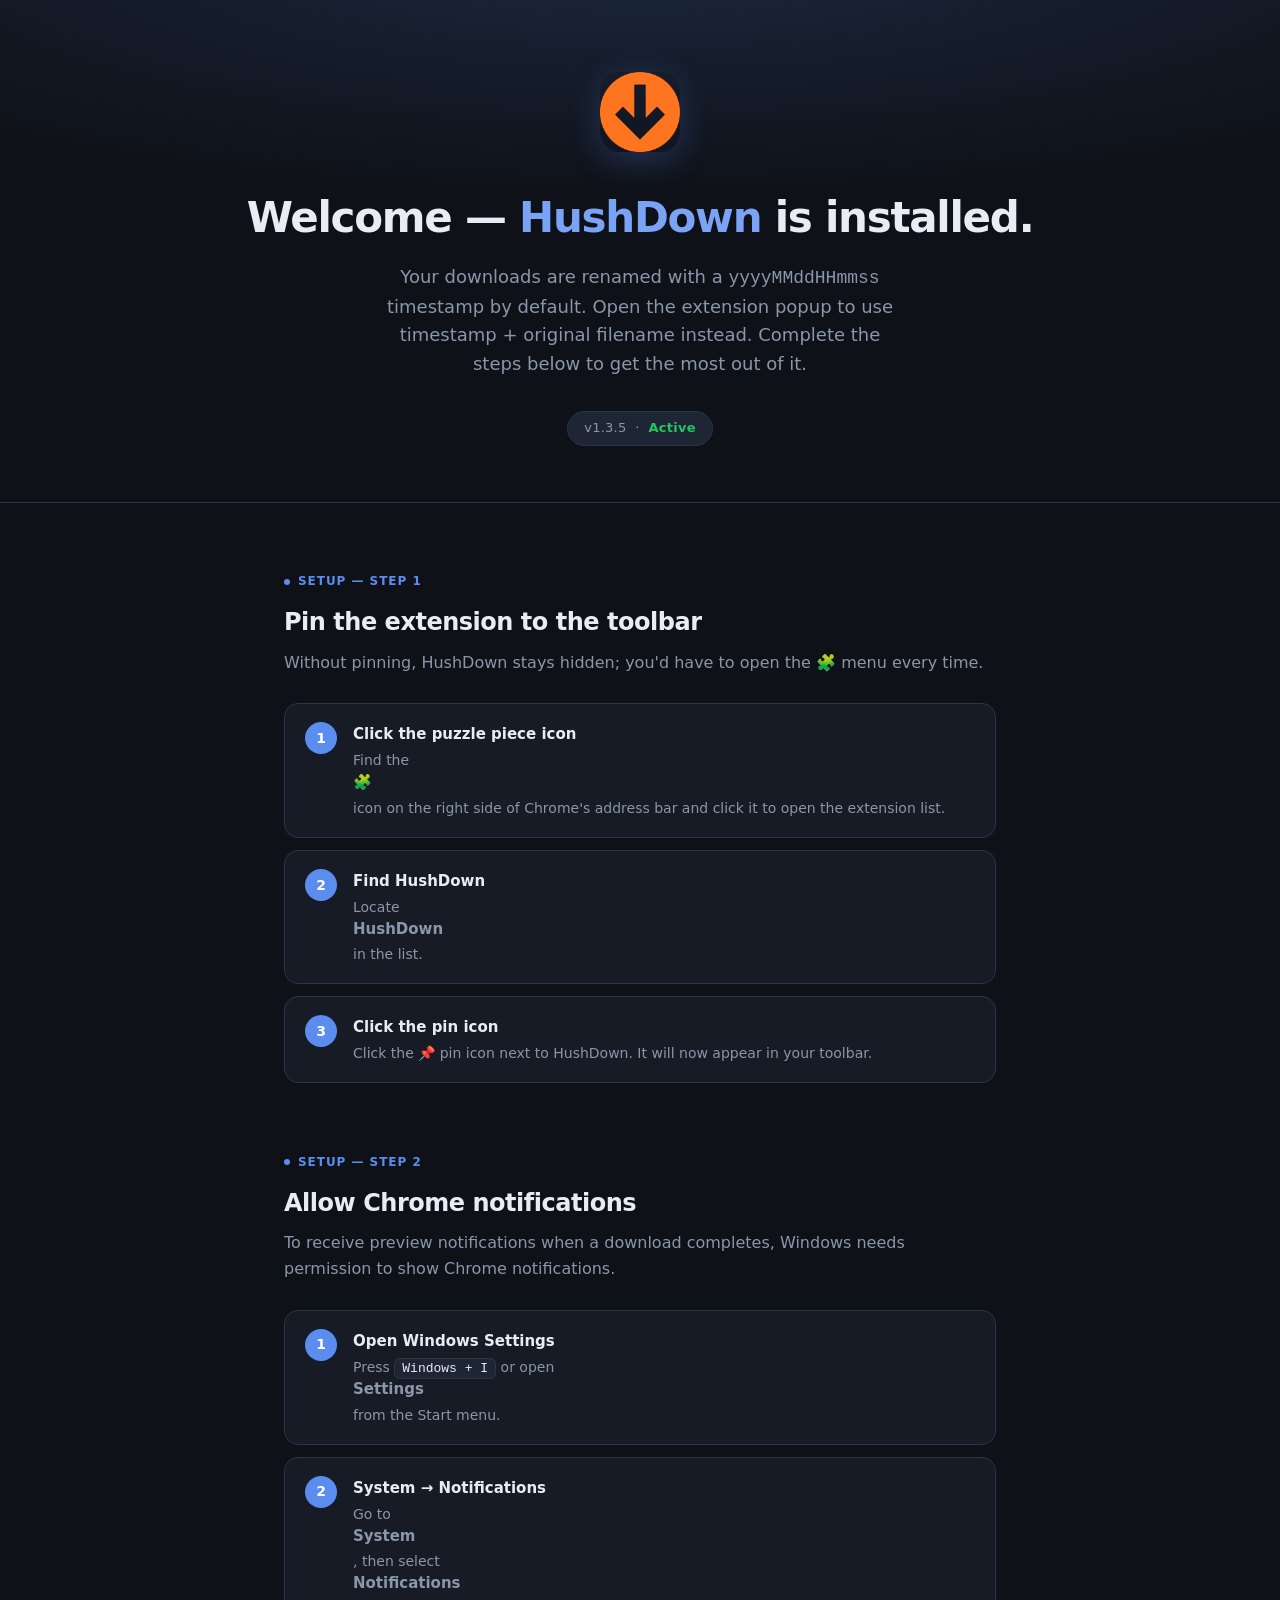
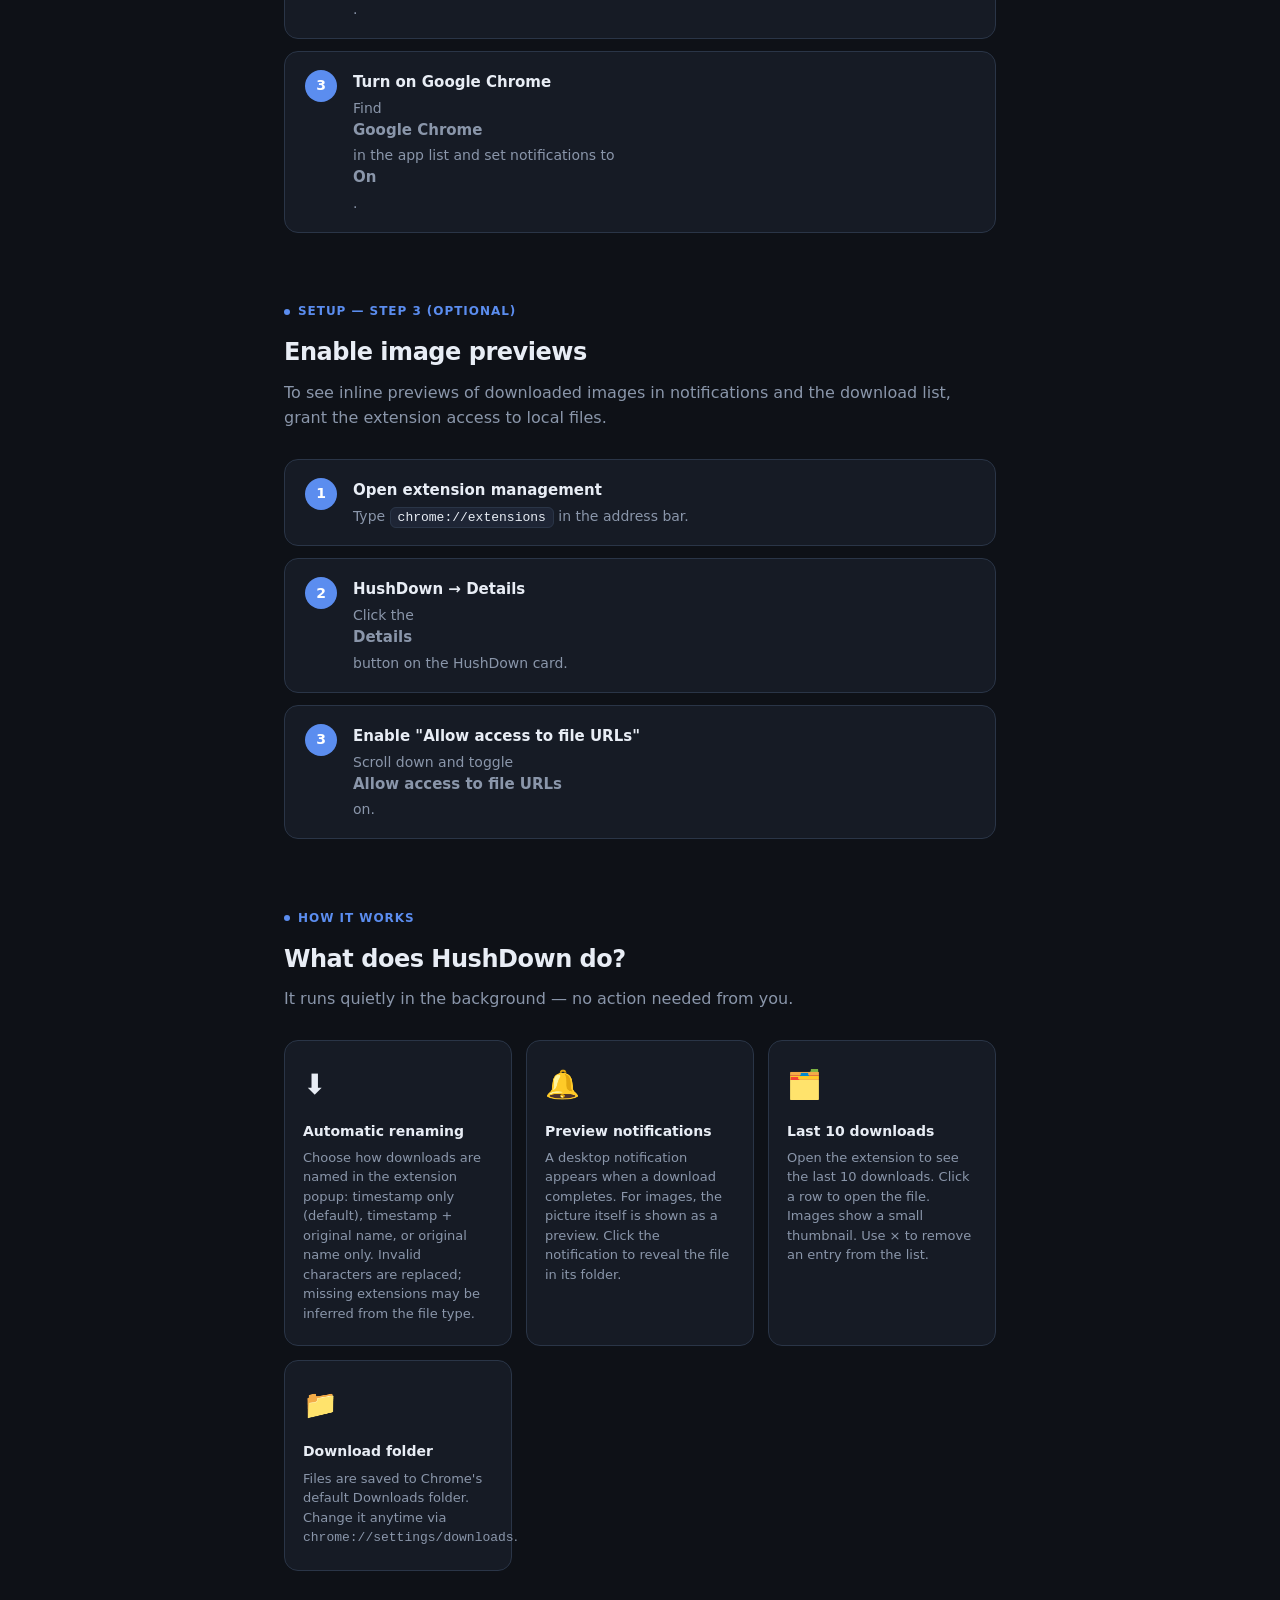
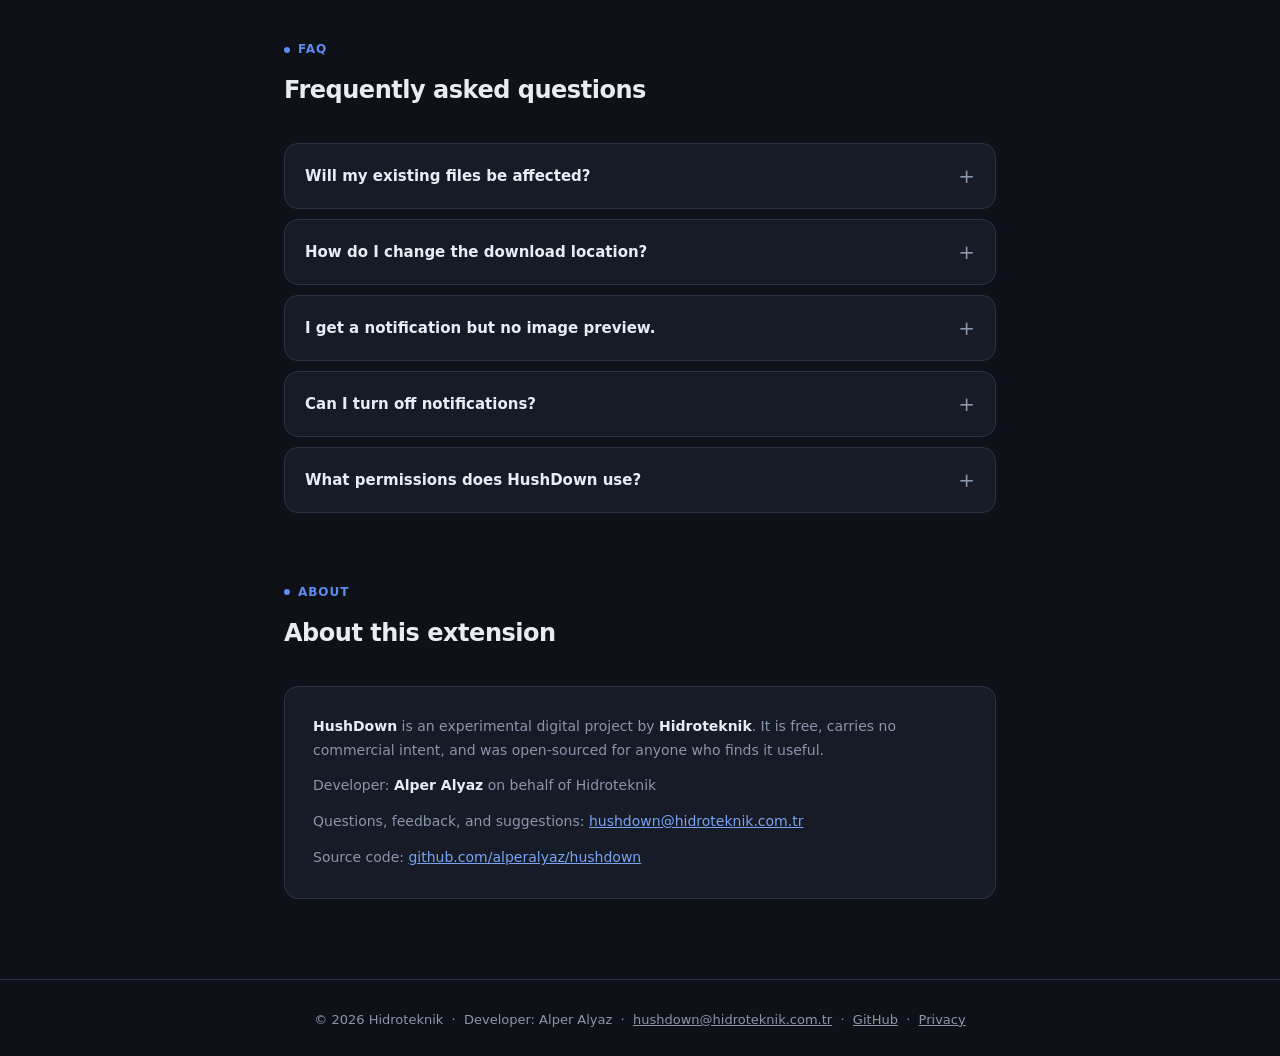
==== docs/index.html @ e231bb09 "Bump version to 1.3.5 Co-authored-by: Cursor <cursoragent@cursor.com>" ====
<!DOCTYPE html>
<html lang="en">
<head>
  <meta charset="UTF-8" />
  <meta name="viewport" content="width=device-width, initial-scale=1" />
  <title>HushDown — Welcome</title>
  <meta name="description" content="HushDown Chrome extension setup guide. Enable notifications, pin the extension, and get the most out of it." />
  <style>
    *, *::before, *::after { box-sizing: border-box; margin: 0; padding: 0; }

    :root {
      --bg: #0e1117;
      --surface: #161b25;
      --surface2: #1e2535;
      --border: #2a3547;
      --text: #e8edf5;
      --muted: #8a96aa;
      --accent: #5b8def;
      --accent2: #7aa3f5;
      --green: #22c55e;
      --radius: 14px;
    }

    body {
      background: var(--bg);
      color: var(--text);
      font-family: system-ui, "Segoe UI", Roboto, sans-serif;
      font-size: 16px;
      line-height: 1.6;
      min-height: 100vh;
    }

    a { color: var(--accent2); }

    .hero {
      text-align: center;
      padding: 72px 24px 56px;
      background: radial-gradient(ellipse 80% 50% at 50% -10%, rgba(91,141,239,.18), transparent);
      border-bottom: 1px solid var(--border);
    }
    .hero-logo {
      width: 80px; height: 80px;
      border-radius: 20px;
      margin-bottom: 24px;
      box-shadow: 0 8px 32px rgba(91,141,239,.25);
    }
    .hero h1 {
      font-size: clamp(28px, 5vw, 42px);
      font-weight: 700;
      letter-spacing: -0.03em;
      margin-bottom: 12px;
    }
    .hero h1 span { color: var(--accent2); }
    .hero p {
      color: var(--muted);
      font-size: 18px;
      max-width: 520px;
      margin: 0 auto 32px;
    }
    .badge {
      display: inline-block;
      background: var(--surface2);
      border: 1px solid var(--border);
      border-radius: 999px;
      padding: 6px 16px;
      font-size: 13px;
      color: var(--muted);
      letter-spacing: .02em;
    }
    .badge strong { color: var(--green); }

    .container {
      max-width: 760px;
      margin: 0 auto;
      padding: 0 24px 80px;
    }

    .section { margin-top: 64px; }

    .section-label {
      display: inline-flex;
      align-items: center;
      gap: 8px;
      font-size: 12px;
      font-weight: 600;
      letter-spacing: .08em;
      text-transform: uppercase;
      color: var(--accent);
      margin-bottom: 12px;
    }
    .section-label .dot {
      width: 6px; height: 6px;
      background: var(--accent);
      border-radius: 50%;
    }
    .section h2 {
      font-size: 24px;
      font-weight: 700;
      letter-spacing: -0.02em;
      margin-bottom: 8px;
    }
    .section > p { color: var(--muted); margin-bottom: 28px; }

    .steps { display: flex; flex-direction: column; gap: 12px; }
    .step {
      display: flex;
      align-items: flex-start;
      gap: 16px;
      background: var(--surface);
      border: 1px solid var(--border);
      border-radius: var(--radius);
      padding: 18px 20px;
    }
    .step-num {
      flex-shrink: 0;
      width: 32px; height: 32px;
      border-radius: 50%;
      background: var(--accent);
      color: #fff;
      font-weight: 700;
      font-size: 14px;
      display: flex;
      align-items: center;
      justify-content: center;
    }
    .step-body strong { display: block; font-size: 15px; margin-bottom: 4px; }
    .step-body p { color: var(--muted); font-size: 14px; line-height: 1.5; }
    .step-body code {
      background: var(--surface2);
      border: 1px solid var(--border);
      border-radius: 6px;
      padding: 2px 7px;
      font-size: 13px;
      font-family: ui-monospace, Consolas, monospace;
      color: var(--text);
    }

    .how-grid {
      display: grid;
      grid-template-columns: repeat(auto-fit, minmax(200px, 1fr));
      gap: 14px;
    }
    .how-card {
      background: var(--surface);
      border: 1px solid var(--border);
      border-radius: var(--radius);
      padding: 22px 18px;
    }
    .how-card .icon { font-size: 28px; margin-bottom: 12px; }
    .how-card strong { display: block; font-size: 14px; margin-bottom: 6px; }
    .how-card p { font-size: 13px; color: var(--muted); line-height: 1.5; }

    .faq { display: flex; flex-direction: column; gap: 10px; }
    .faq details {
      background: var(--surface);
      border: 1px solid var(--border);
      border-radius: var(--radius);
      overflow: hidden;
    }
    .faq summary {
      padding: 16px 20px;
      cursor: pointer;
      font-weight: 600;
      font-size: 15px;
      list-style: none;
      display: flex;
      align-items: center;
      justify-content: space-between;
      user-select: none;
    }
    .faq summary::-webkit-details-marker { display: none; }
    .faq summary::after {
      content: "+";
      font-size: 20px;
      color: var(--muted);
      transition: transform .2s;
      font-weight: 300;
    }
    .faq details[open] summary::after { transform: rotate(45deg); }
    .faq details[open] summary { border-bottom: 1px solid var(--border); }
    .faq .answer {
      padding: 14px 20px;
      font-size: 14px;
      color: var(--muted);
      line-height: 1.6;
    }
    .faq .answer strong { color: var(--text); }
    .faq .answer code {
      background: var(--surface2);
      border: 1px solid var(--border);
      border-radius: 5px;
      padding: 1px 6px;
      font-family: ui-monospace, Consolas, monospace;
      font-size: 12px;
      color: var(--text);
    }

    .about-card {
      background: var(--surface);
      border: 1px solid var(--border);
      border-radius: var(--radius);
      padding: 28px;
      font-size: 14px;
      color: var(--muted);
      line-height: 1.7;
    }
    .about-card p + p { margin-top: 12px; }
    .about-card strong { color: var(--text); }
    .about-card a { color: var(--accent2); }

    footer {
      border-top: 1px solid var(--border);
      padding: 28px 24px;
      text-align: center;
      font-size: 13px;
      color: var(--muted);
      line-height: 1.8;
    }
    footer a { color: var(--muted); }
    footer a:hover { color: var(--text); }

    @media (max-width: 540px) {
      .hero { padding: 48px 20px 40px; }
    }
  </style>
</head>
<body>

<div class="hero">
  <img src="logo.png" alt="HushDown" class="hero-logo" />
  <h1>Welcome — <span>HushDown</span> is installed.</h1>
  <p>Your downloads are renamed with a <code>yyyyMMddHHmmss</code> timestamp by default. Open the extension popup to use timestamp + original filename instead. Complete the steps below to get the most out of it.</p>
  <div class="badge">v1.3.5 &nbsp;·&nbsp; <strong>Active</strong></div>
</div>

<div class="container">

  <!-- Step 1: Pin -->
  <div class="section">
    <div class="section-label"><span class="dot"></span>Setup — Step 1</div>
    <h2>Pin the extension to the toolbar</h2>
    <p>Without pinning, HushDown stays hidden; you'd have to open the 🧩 menu every time.</p>
    <div class="steps">
      <div class="step">
        <div class="step-num">1</div>
        <div class="step-body">
          <strong>Click the puzzle piece icon</strong>
          <p>Find the <strong>🧩</strong> icon on the right side of Chrome's address bar and click it to open the extension list.</p>
        </div>
      </div>
      <div class="step">
        <div class="step-num">2</div>
        <div class="step-body">
          <strong>Find HushDown</strong>
          <p>Locate <strong>HushDown</strong> in the list.</p>
        </div>
      </div>
      <div class="step">
        <div class="step-num">3</div>
        <div class="step-body">
          <strong>Click the pin icon</strong>
          <p>Click the 📌 pin icon next to HushDown. It will now appear in your toolbar.</p>
        </div>
      </div>
    </div>
  </div>

  <!-- Step 2: Notifications -->
  <div class="section">
    <div class="section-label"><span class="dot"></span>Setup — Step 2</div>
    <h2>Allow Chrome notifications</h2>
    <p>To receive preview notifications when a download completes, Windows needs permission to show Chrome notifications.</p>
    <div class="steps">
      <div class="step">
        <div class="step-num">1</div>
        <div class="step-body">
          <strong>Open Windows Settings</strong>
          <p>Press <code>Windows + I</code> or open <strong>Settings</strong> from the Start menu.</p>
        </div>
      </div>
      <div class="step">
        <div class="step-num">2</div>
        <div class="step-body">
          <strong>System → Notifications</strong>
          <p>Go to <strong>System</strong>, then select <strong>Notifications</strong>.</p>
        </div>
      </div>
      <div class="step">
        <div class="step-num">3</div>
        <div class="step-body">
          <strong>Turn on Google Chrome</strong>
          <p>Find <strong>Google Chrome</strong> in the app list and set notifications to <strong>On</strong>.</p>
        </div>
      </div>
    </div>
  </div>

  <!-- Step 3: File URL access -->
  <div class="section">
    <div class="section-label"><span class="dot"></span>Setup — Step 3 (optional)</div>
    <h2>Enable image previews</h2>
    <p>To see inline previews of downloaded images in notifications and the download list, grant the extension access to local files.</p>
    <div class="steps">
      <div class="step">
        <div class="step-num">1</div>
        <div class="step-body">
          <strong>Open extension management</strong>
          <p>Type <code>chrome://extensions</code> in the address bar.</p>
        </div>
      </div>
      <div class="step">
        <div class="step-num">2</div>
        <div class="step-body">
          <strong>HushDown → Details</strong>
          <p>Click the <strong>Details</strong> button on the HushDown card.</p>
        </div>
      </div>
      <div class="step">
        <div class="step-num">3</div>
        <div class="step-body">
          <strong>Enable "Allow access to file URLs"</strong>
          <p>Scroll down and toggle <strong>Allow access to file URLs</strong> on.</p>
        </div>
      </div>
    </div>
  </div>

  <!-- How it works -->
  <div class="section">
    <div class="section-label"><span class="dot"></span>How it works</div>
    <h2>What does HushDown do?</h2>
    <p>It runs quietly in the background — no action needed from you.</p>
    <div class="how-grid">
      <div class="how-card">
        <div class="icon">⬇️</div>
        <strong>Automatic renaming</strong>
        <p>Choose how downloads are named in the extension popup: timestamp only (default), timestamp + original name, or original name only. Invalid characters are replaced; missing extensions may be inferred from the file type.</p>
      </div>
      <div class="how-card">
        <div class="icon">🔔</div>
        <strong>Preview notifications</strong>
        <p>A desktop notification appears when a download completes. For images, the picture itself is shown as a preview. Click the notification to reveal the file in its folder.</p>
      </div>
      <div class="how-card">
        <div class="icon">🗂️</div>
        <strong>Last 10 downloads</strong>
        <p>Open the extension to see the last 10 downloads. Click a row to open the file. Images show a small thumbnail. Use × to remove an entry from the list.</p>
      </div>
      <div class="how-card">
        <div class="icon">📁</div>
        <strong>Download folder</strong>
        <p>Files are saved to Chrome's default Downloads folder. Change it anytime via <code>chrome://settings/downloads</code>.</p>
      </div>
    </div>
  </div>

  <!-- FAQ -->
  <div class="section">
    <div class="section-label"><span class="dot"></span>FAQ</div>
    <h2>Frequently asked questions</h2>
    <br />
    <div class="faq">
      <details>
        <summary>Will my existing files be affected?</summary>
        <div class="answer">No. HushDown only affects <strong>new downloads</strong>. Files already on your disk are never touched.</div>
      </details>
      <details>
        <summary>How do I change the download location?</summary>
        <div class="answer">Type <code>chrome://settings/downloads</code> in the address bar and change the <strong>Location</strong>. HushDown always saves files to Chrome's current default download folder.</div>
      </details>
      <details>
        <summary>I get a notification but no image preview.</summary>
        <div class="answer">
          Preview requires local file access.<br /><br />
          Go to <strong>chrome://extensions</strong> → HushDown → <strong>Details</strong> → enable <strong>"Allow access to file URLs"</strong>.
        </div>
      </details>
      <details>
        <summary>Can I turn off notifications?</summary>
        <div class="answer">Yes — go to Windows Settings → System → Notifications → Google Chrome and turn it off. Note that this disables all Chrome notifications, not just HushDown's.</div>
      </details>
      <details>
        <summary>What permissions does HushDown use?</summary>
        <div class="answer">
          <strong>downloads</strong> — Set filenames and read download history.<br />
          <strong>downloads.open</strong> — Open files from the list.<br />
          <strong>storage</strong> — Save the download log and thumbnails.<br />
          <strong>notifications</strong> — Show desktop notifications.<br />
          <strong>offscreen</strong> — Generate image previews (invisible background page).<br />
          <strong>file:///*</strong> — Read downloaded images to generate previews (optional, user-granted).
        </div>
      </details>
    </div>
  </div>

  <!-- About -->
  <div class="section">
    <div class="section-label"><span class="dot"></span>About</div>
    <h2>About this extension</h2>
    <br />
    <div class="about-card">
      <p>
        <strong>HushDown</strong> is an experimental digital project by <strong>Hidroteknik</strong>.
        It is free, carries no commercial intent, and was open-sourced for anyone who finds it useful.
      </p>
      <p>
        Developer: <strong>Alper Alyaz</strong> on behalf of Hidroteknik
      </p>
      <p>
        Questions, feedback, and suggestions:
        <a href="mailto:hushdown@hidroteknik.com.tr">hushdown@hidroteknik.com.tr</a>
      </p>
      <p>
        Source code:
        <a href="https://github.com/alperalyaz/hushdown" target="_blank" rel="noopener">github.com/alperalyaz/hushdown</a>
      </p>
    </div>
  </div>

</div>

<footer>
  &copy; 2026 Hidroteknik &nbsp;·&nbsp;
  Developer: Alper Alyaz &nbsp;·&nbsp;
  <a href="mailto:hushdown@hidroteknik.com.tr">hushdown@hidroteknik.com.tr</a> &nbsp;·&nbsp;
  <a href="https://github.com/alperalyaz/hushdown" target="_blank" rel="noopener">GitHub</a>
  &nbsp;·&nbsp;
  <a href="privacy.html">Privacy</a>
</footer>

</body>
</html>
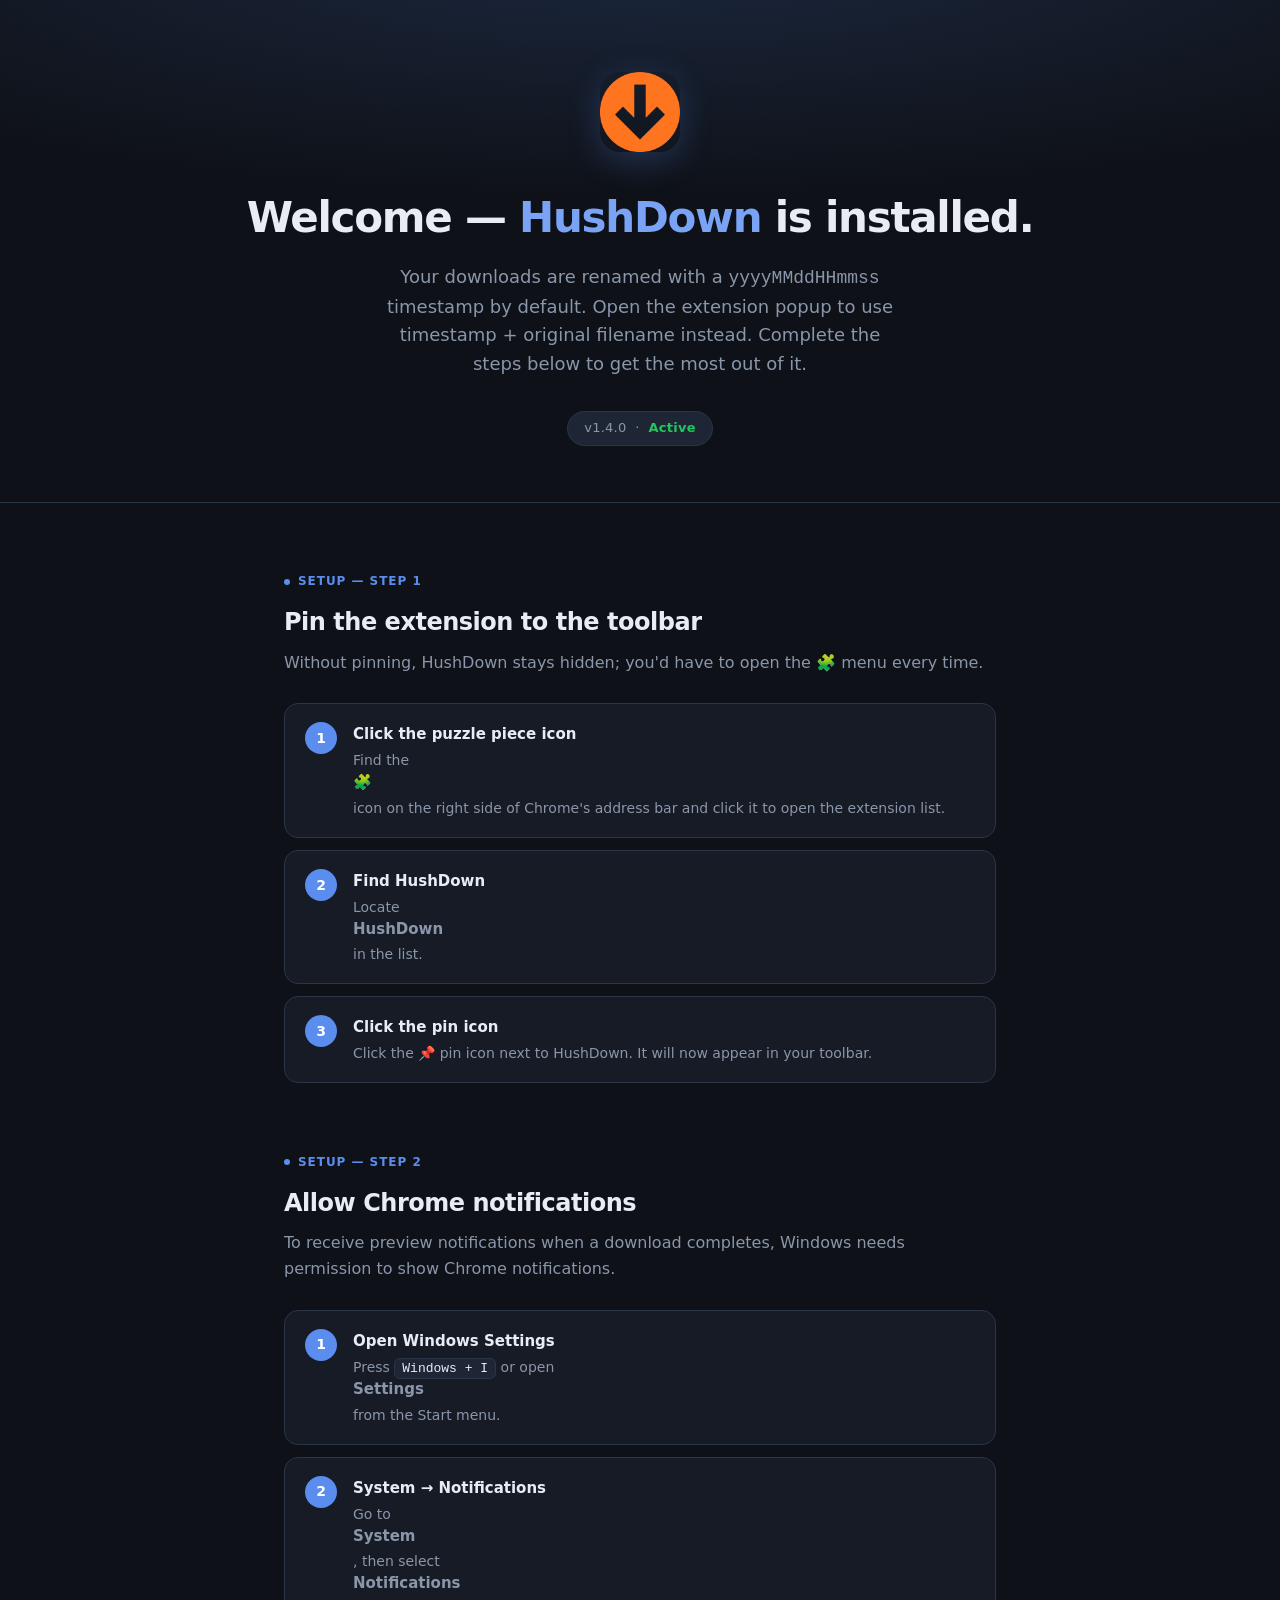
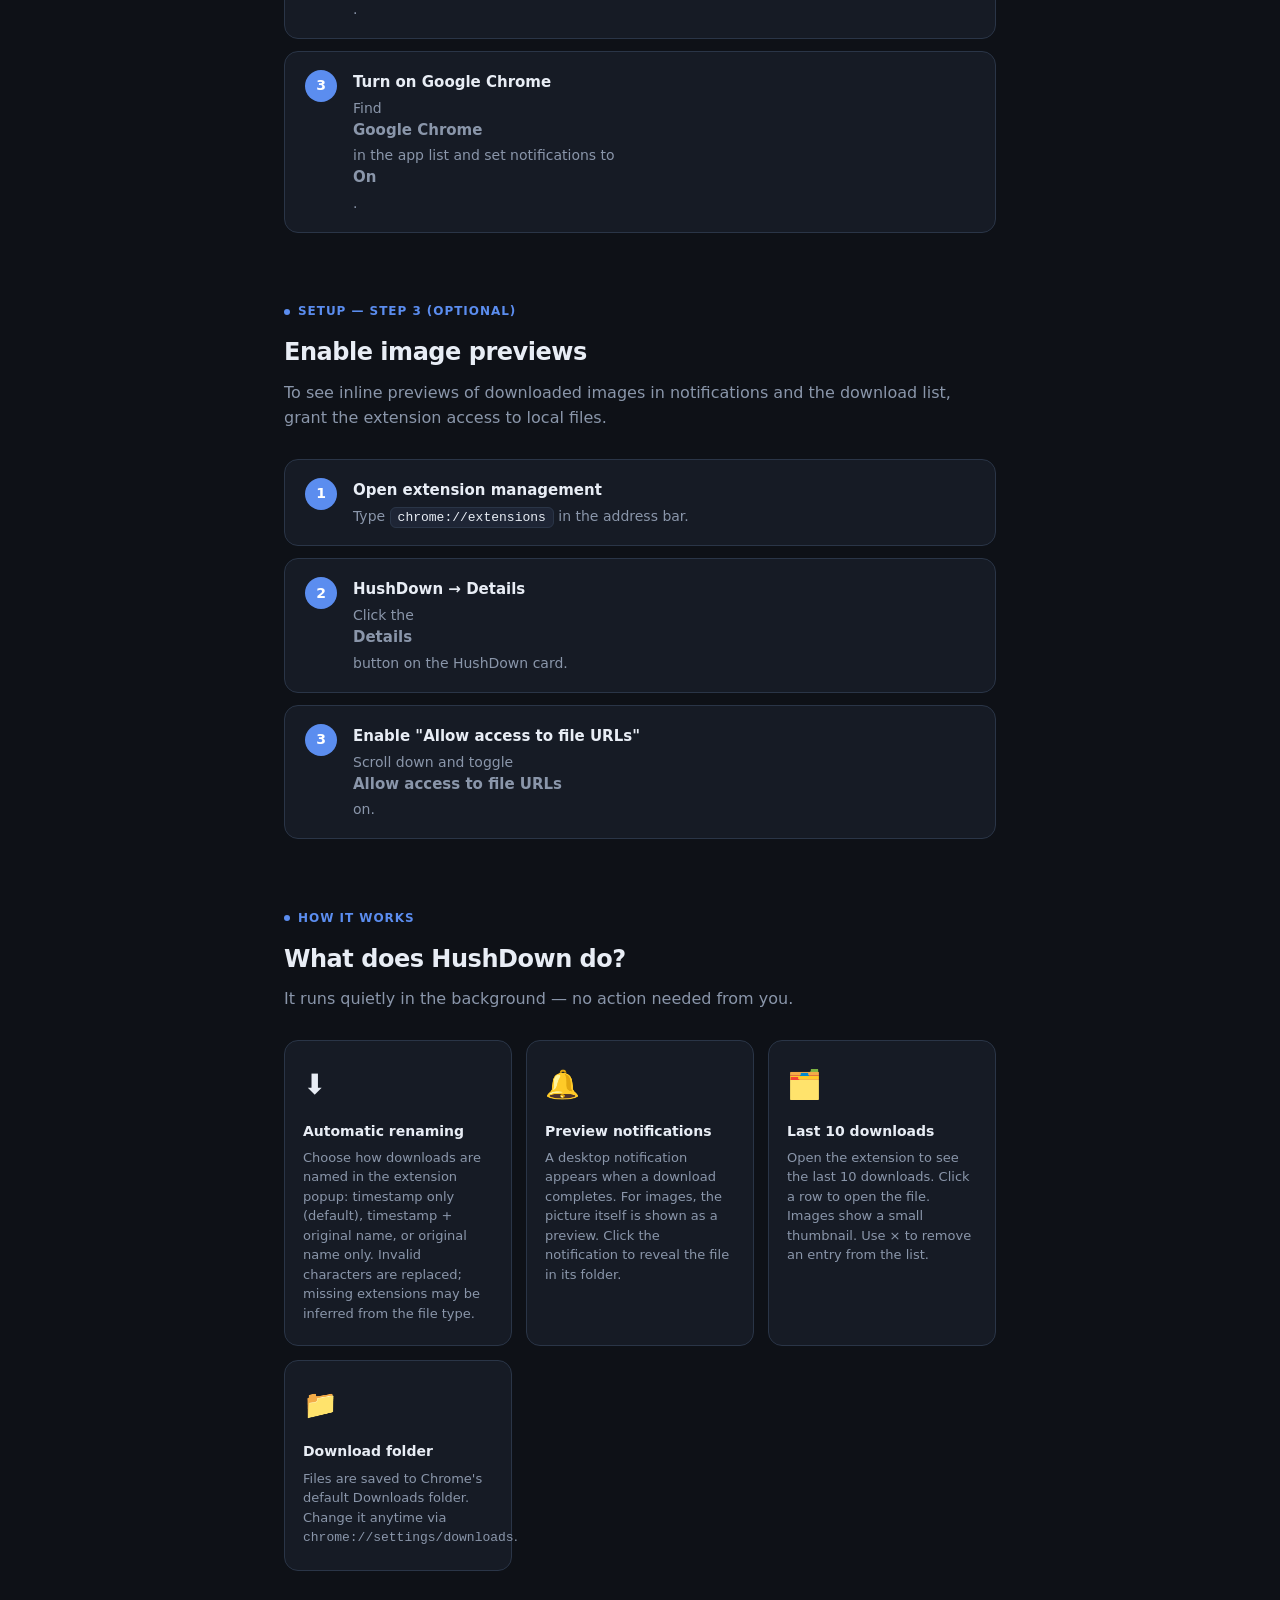
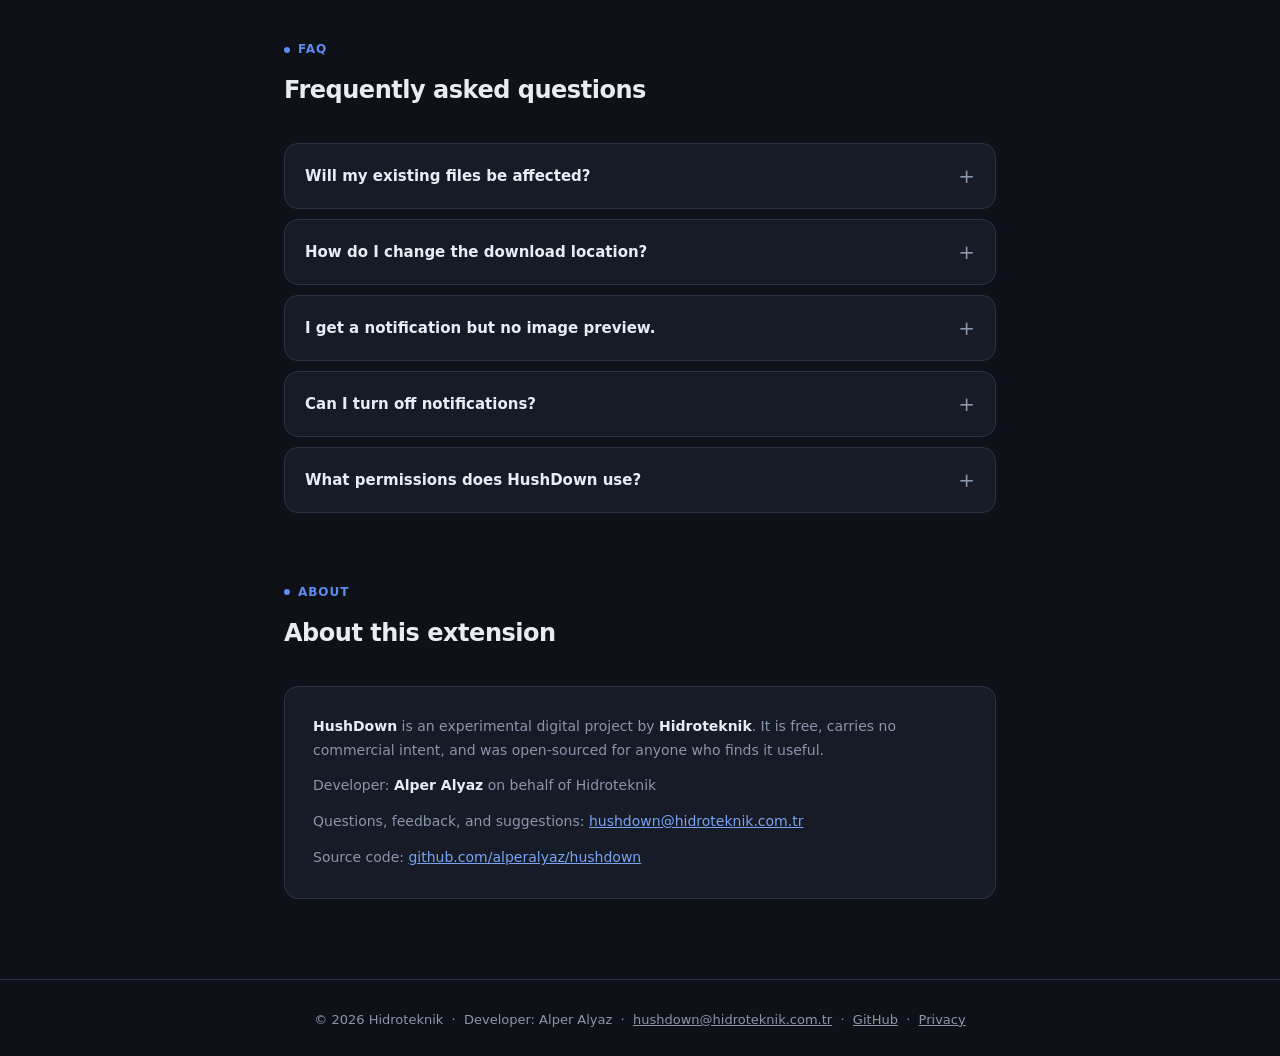
==== commit eef0acbc: "Update version badge on landing page to 1.4.0 https://claude.ai/code/session_014mYBsL5M6M6Ghbk7BzBeo" ====
--- a/docs/index.html
+++ b/docs/index.html
@@ -230,7 +230,7 @@
   <img src="logo.png" alt="HushDown" class="hero-logo" />
   <h1>Welcome — <span>HushDown</span> is installed.</h1>
   <p>Your downloads are renamed with a <code>yyyyMMddHHmmss</code> timestamp by default. Open the extension popup to use timestamp + original filename instead. Complete the steps below to get the most out of it.</p>
-  <div class="badge">v1.3.5 &nbsp;·&nbsp; <strong>Active</strong></div>
+  <div class="badge">v1.4.0 &nbsp;·&nbsp; <strong>Active</strong></div>
 </div>
 
 <div class="container">
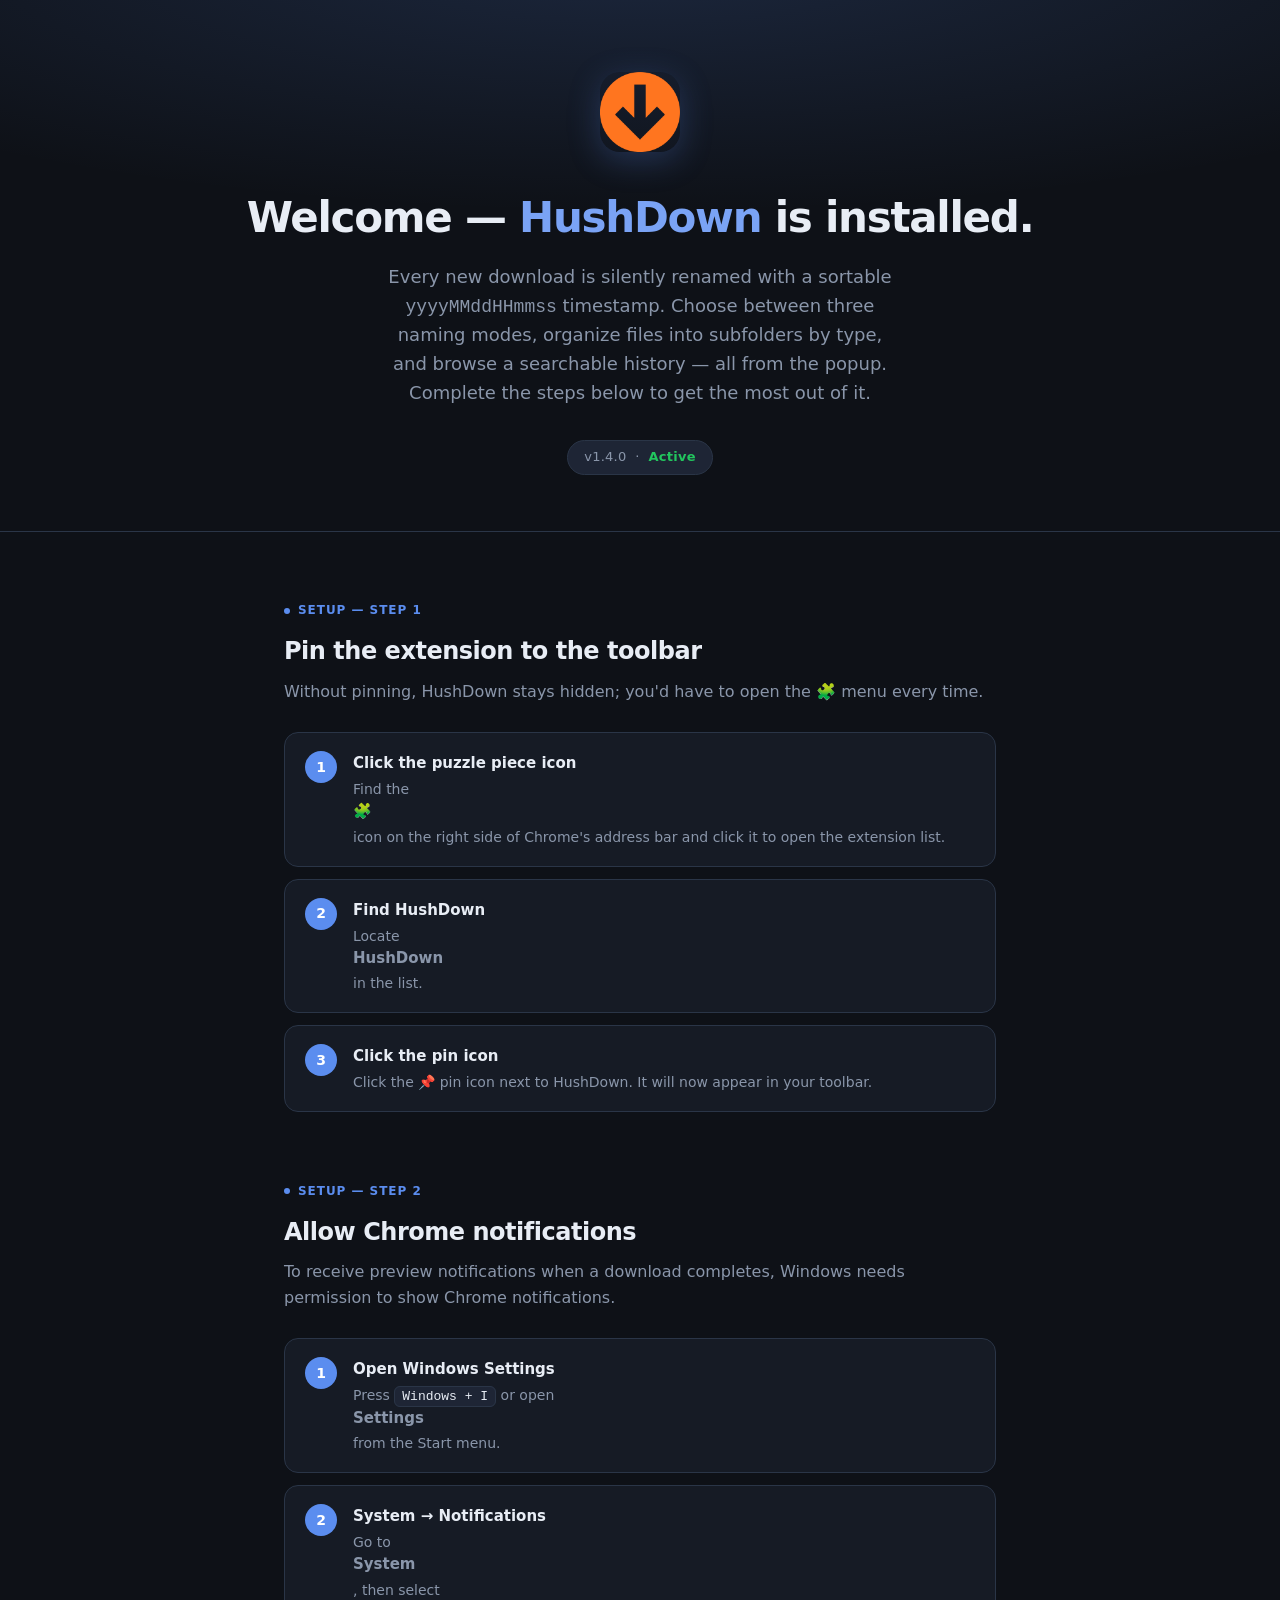
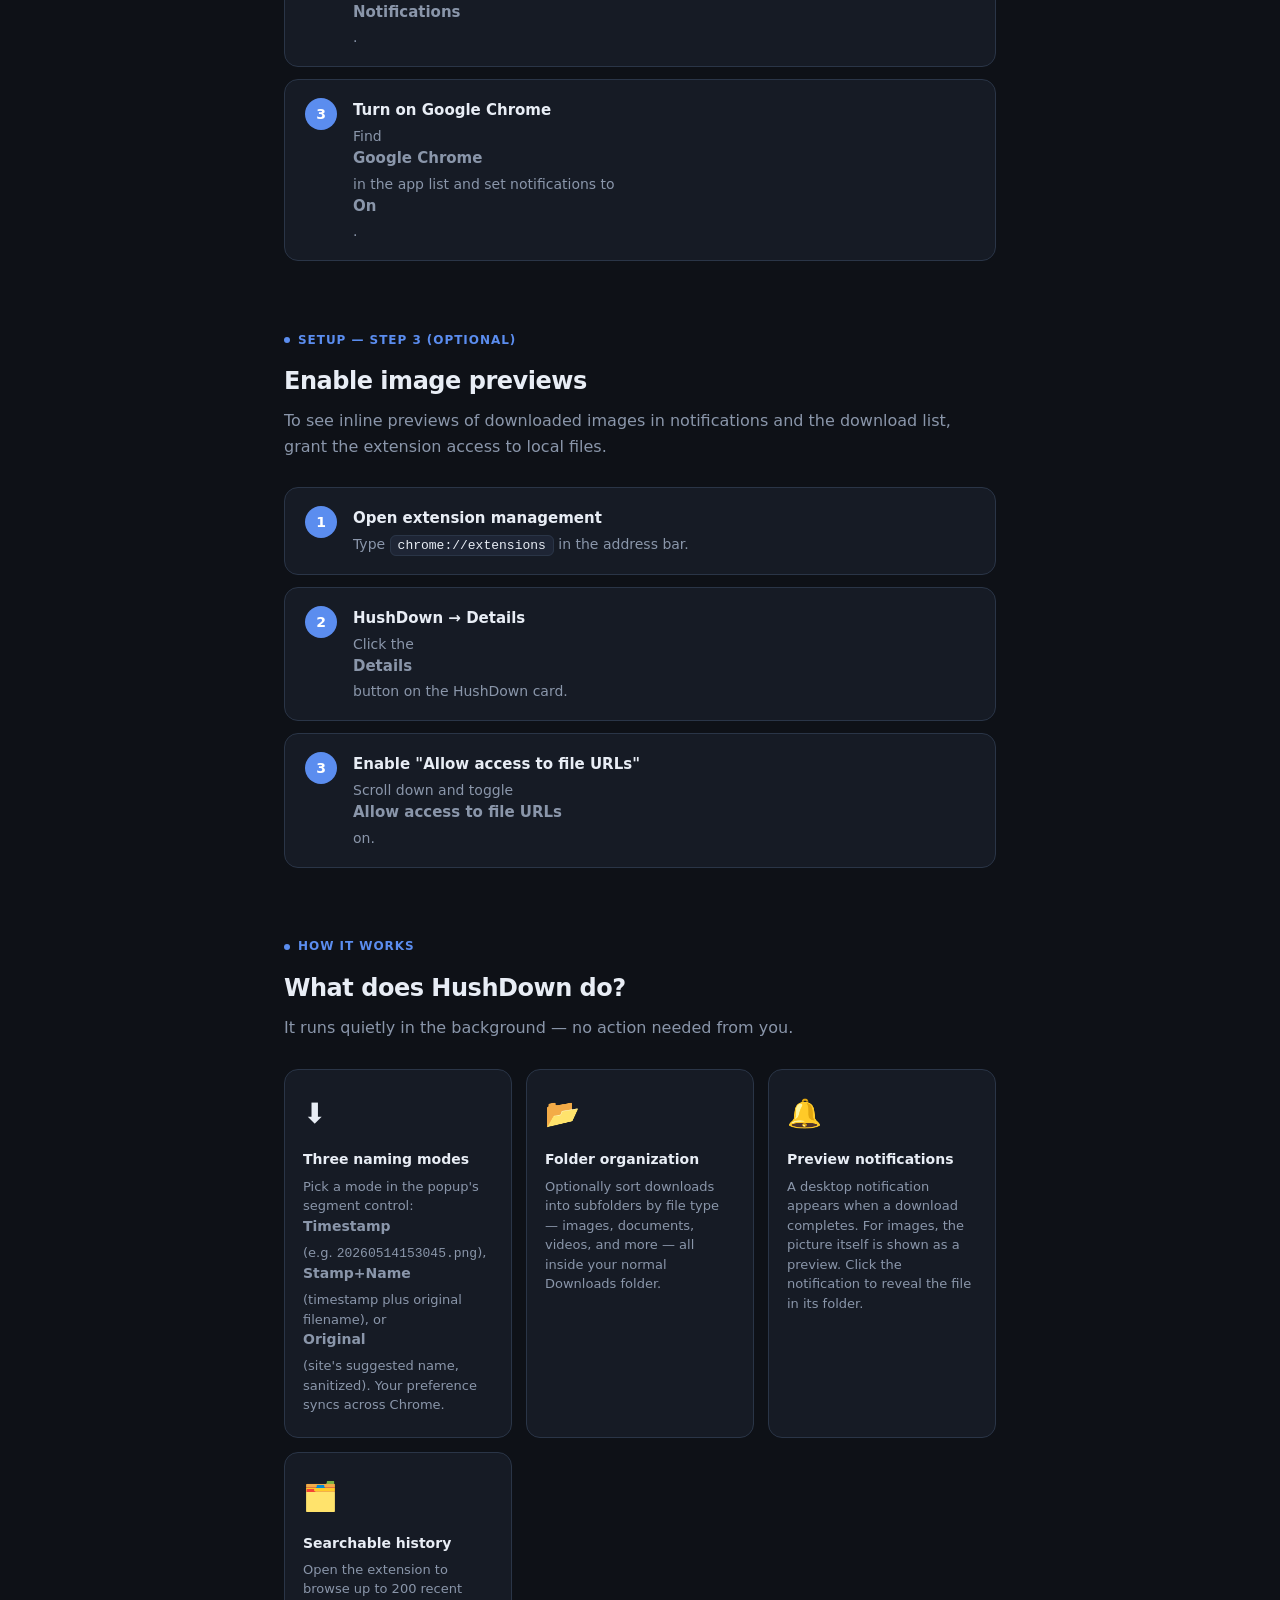
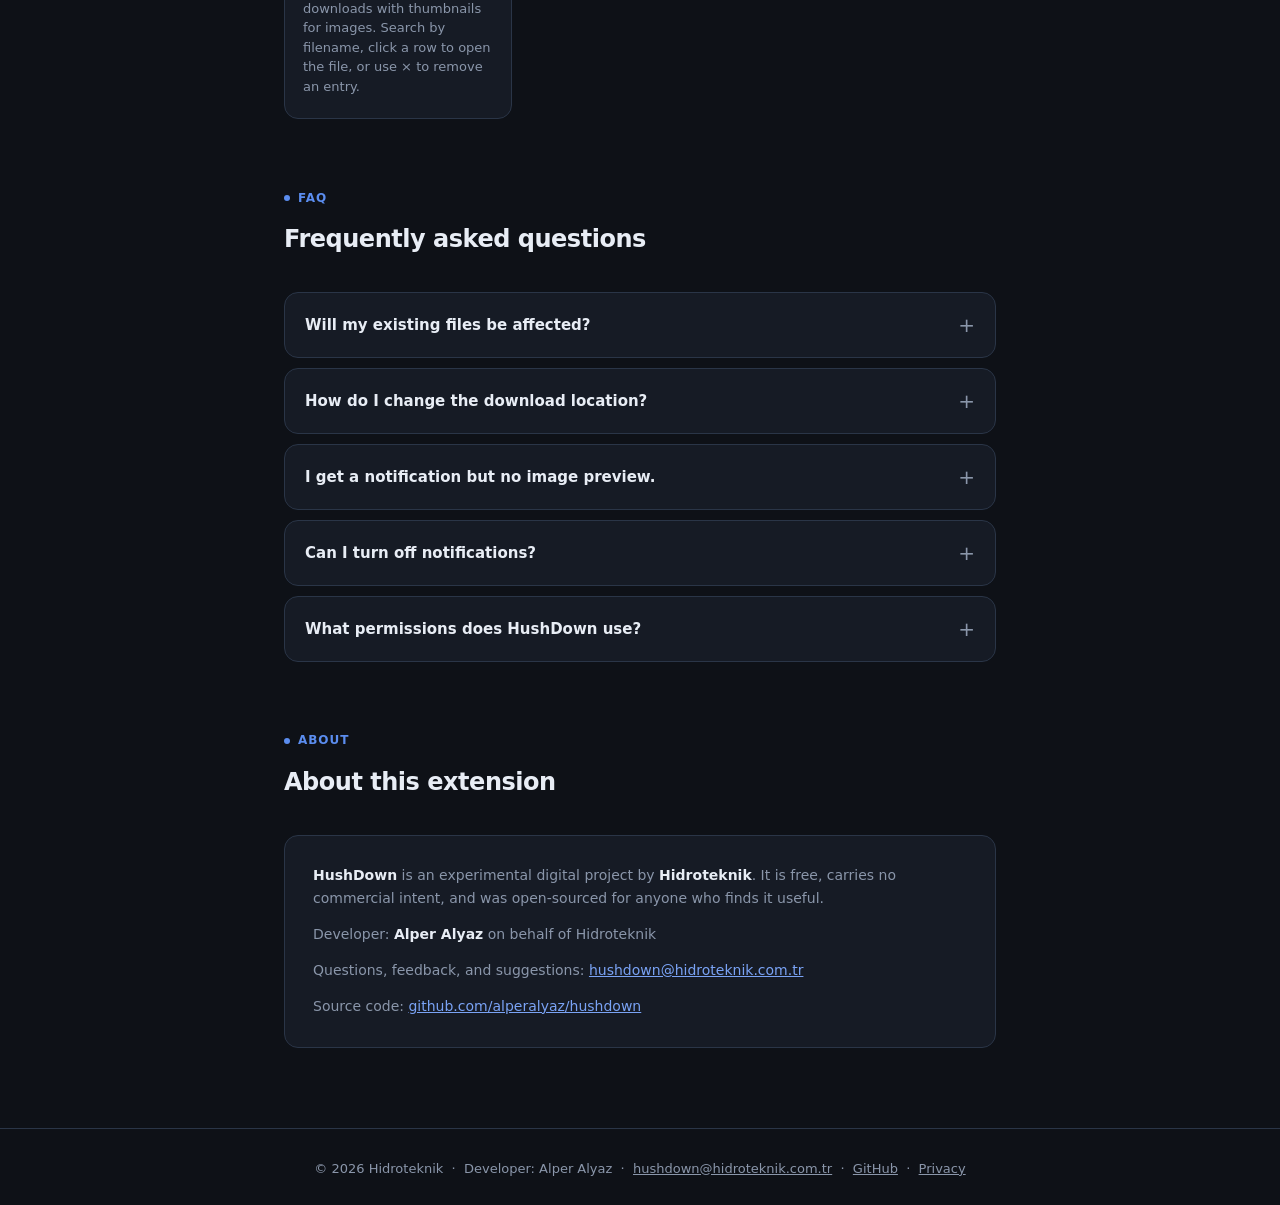
==== commit 3788da9d: "Update landing page content for v1.4.0 - Refresh hero description to mention all three modes, folder" ====
--- a/docs/index.html
+++ b/docs/index.html
@@ -229,7 +229,7 @@
 <div class="hero">
   <img src="logo.png" alt="HushDown" class="hero-logo" />
   <h1>Welcome — <span>HushDown</span> is installed.</h1>
-  <p>Your downloads are renamed with a <code>yyyyMMddHHmmss</code> timestamp by default. Open the extension popup to use timestamp + original filename instead. Complete the steps below to get the most out of it.</p>
+  <p>Every new download is silently renamed with a sortable <code>yyyyMMddHHmmss</code> timestamp. Choose between three naming modes, organize files into subfolders by type, and browse a searchable history — all from the popup. Complete the steps below to get the most out of it.</p>
   <div class="badge">v1.4.0 &nbsp;·&nbsp; <strong>Active</strong></div>
 </div>
 
@@ -333,8 +333,13 @@
     <div class="how-grid">
       <div class="how-card">
         <div class="icon">⬇️</div>
-        <strong>Automatic renaming</strong>
-        <p>Choose how downloads are named in the extension popup: timestamp only (default), timestamp + original name, or original name only. Invalid characters are replaced; missing extensions may be inferred from the file type.</p>
+        <strong>Three naming modes</strong>
+        <p>Pick a mode in the popup's segment control: <strong>Timestamp</strong> (e.g. <code>20260514153045.png</code>), <strong>Stamp+Name</strong> (timestamp plus original filename), or <strong>Original</strong> (site's suggested name, sanitized). Your preference syncs across Chrome.</p>
+      </div>
+      <div class="how-card">
+        <div class="icon">📂</div>
+        <strong>Folder organization</strong>
+        <p>Optionally sort downloads into subfolders by file type — images, documents, videos, and more — all inside your normal Downloads folder.</p>
       </div>
       <div class="how-card">
         <div class="icon">🔔</div>
@@ -343,13 +348,8 @@
       </div>
       <div class="how-card">
         <div class="icon">🗂️</div>
-        <strong>Last 10 downloads</strong>
-        <p>Open the extension to see the last 10 downloads. Click a row to open the file. Images show a small thumbnail. Use × to remove an entry from the list.</p>
-      </div>
-      <div class="how-card">
-        <div class="icon">📁</div>
-        <strong>Download folder</strong>
-        <p>Files are saved to Chrome's default Downloads folder. Change it anytime via <code>chrome://settings/downloads</code>.</p>
+        <strong>Searchable history</strong>
+        <p>Open the extension to browse up to 200 recent downloads with thumbnails for images. Search by filename, click a row to open the file, or use × to remove an entry.</p>
       </div>
     </div>
   </div>
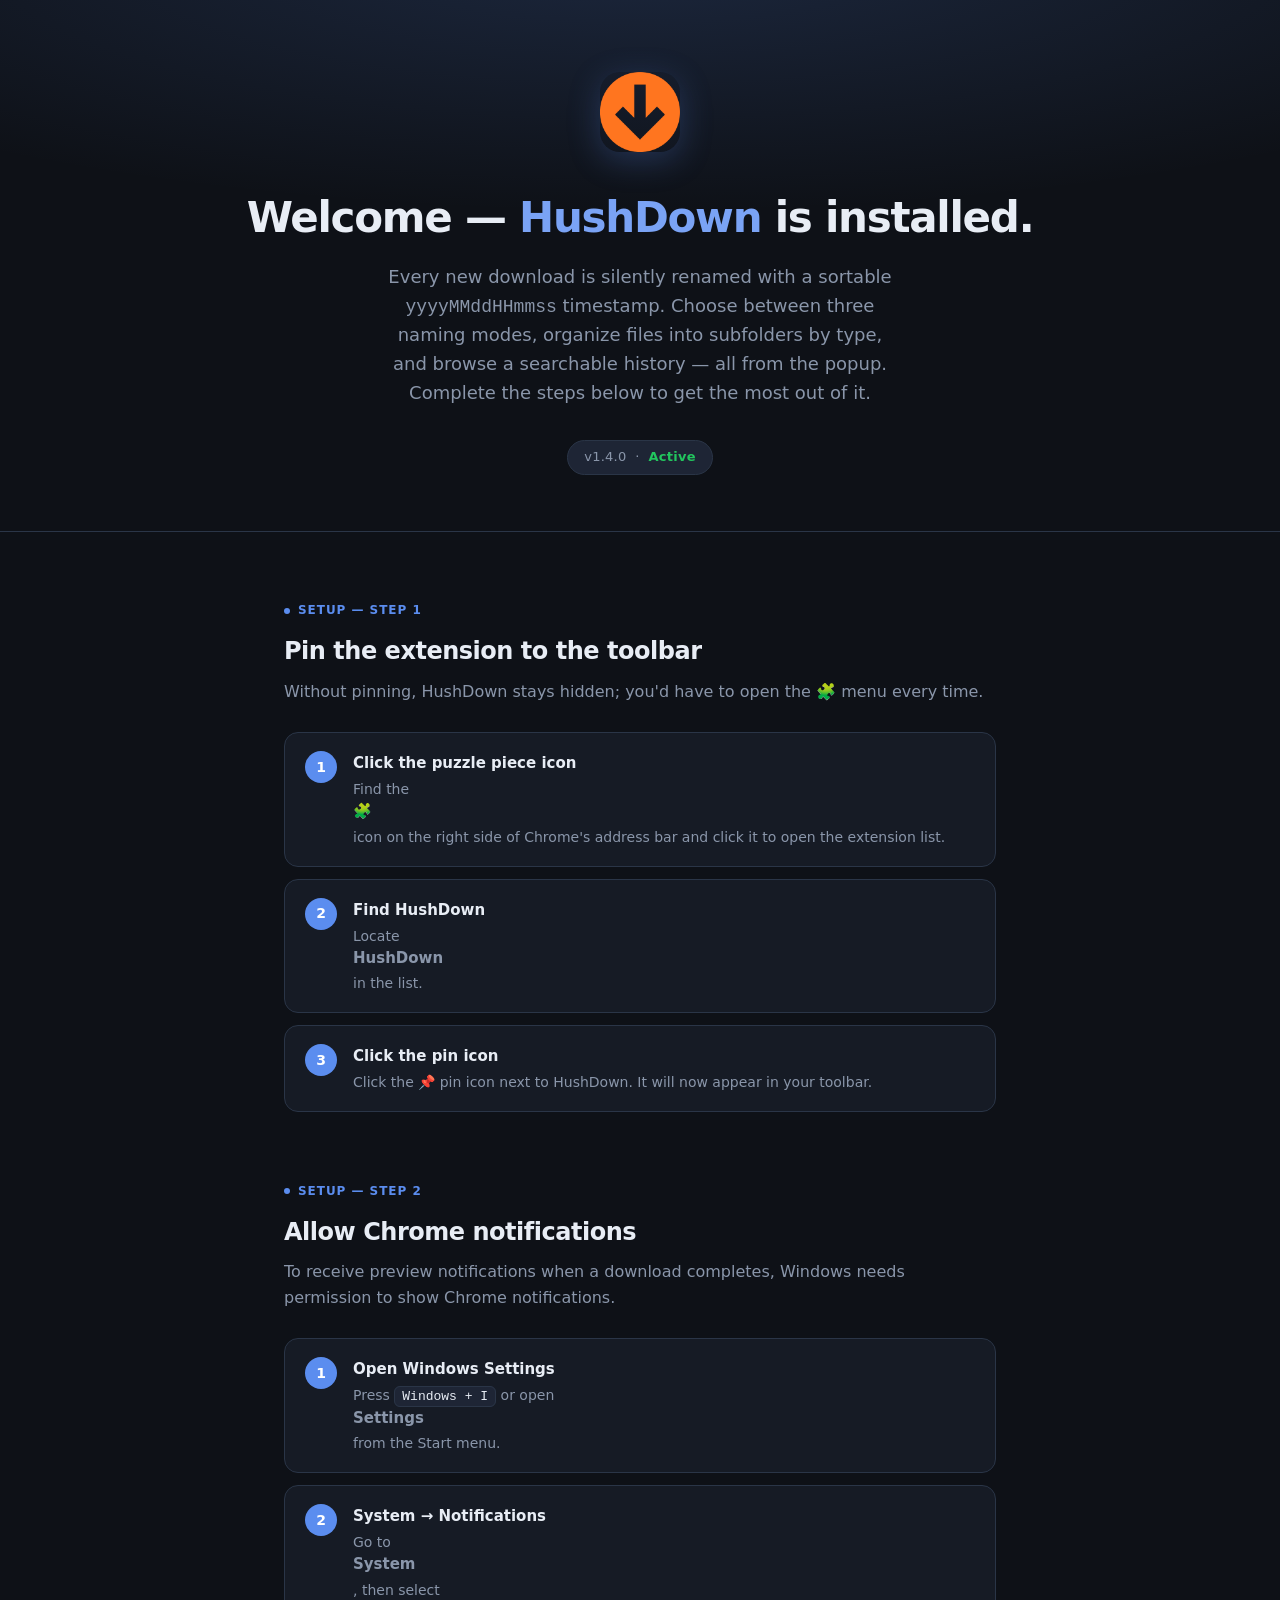
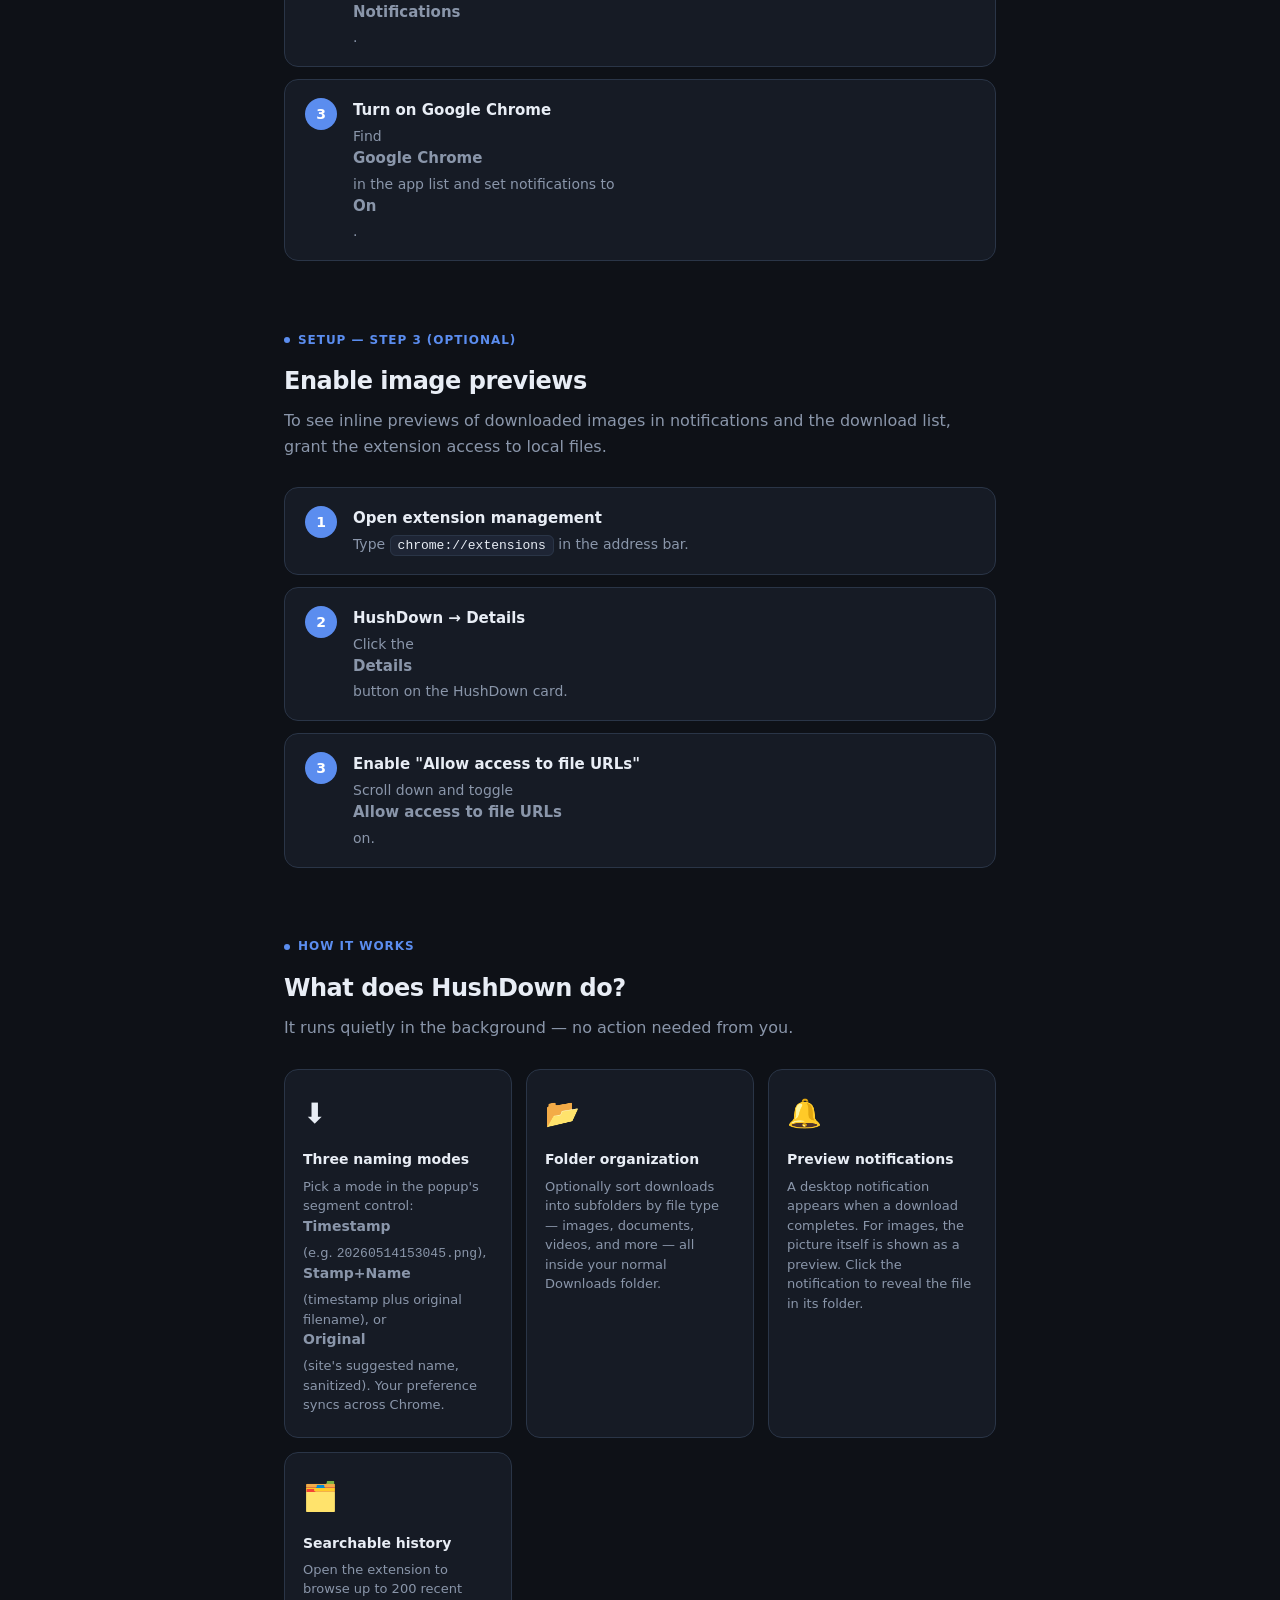
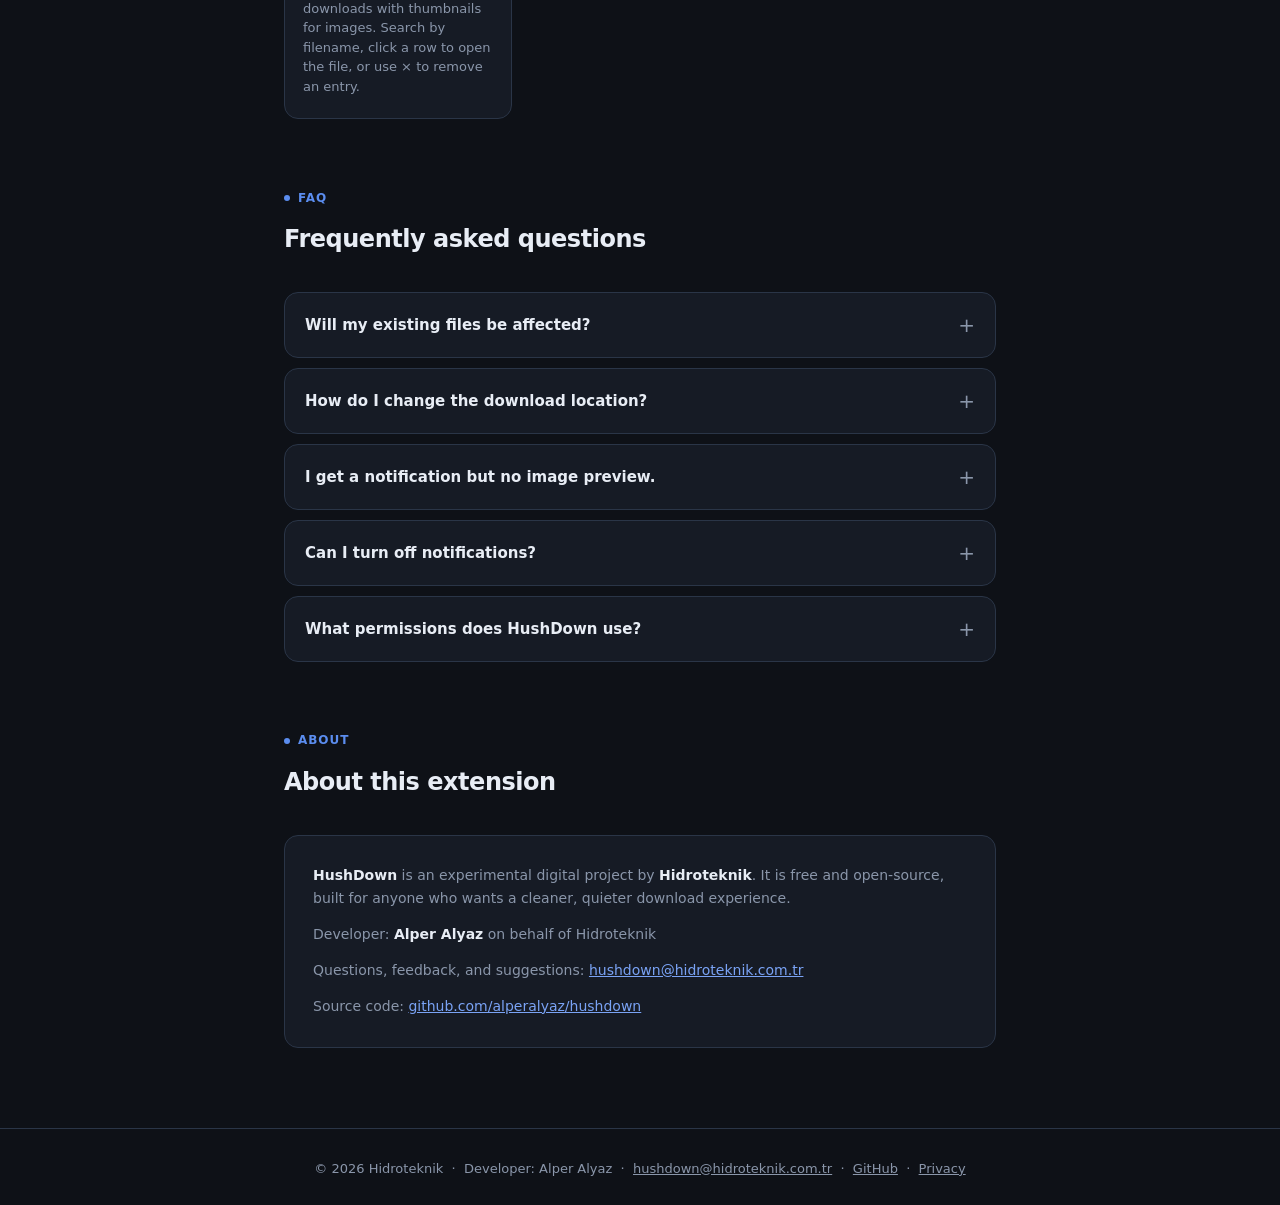
==== commit b3e3698d: "Update about section copy on landing page https://claude.ai/code/session_014mYBsL5M6M6Ghbk7BzBeom" ====
--- a/docs/index.html
+++ b/docs/index.html
@@ -401,7 +401,7 @@
     <div class="about-card">
       <p>
         <strong>HushDown</strong> is an experimental digital project by <strong>Hidroteknik</strong>.
-        It is free, carries no commercial intent, and was open-sourced for anyone who finds it useful.
+        It is free and open-source, built for anyone who wants a cleaner, quieter download experience.
       </p>
       <p>
         Developer: <strong>Alper Alyaz</strong> on behalf of Hidroteknik
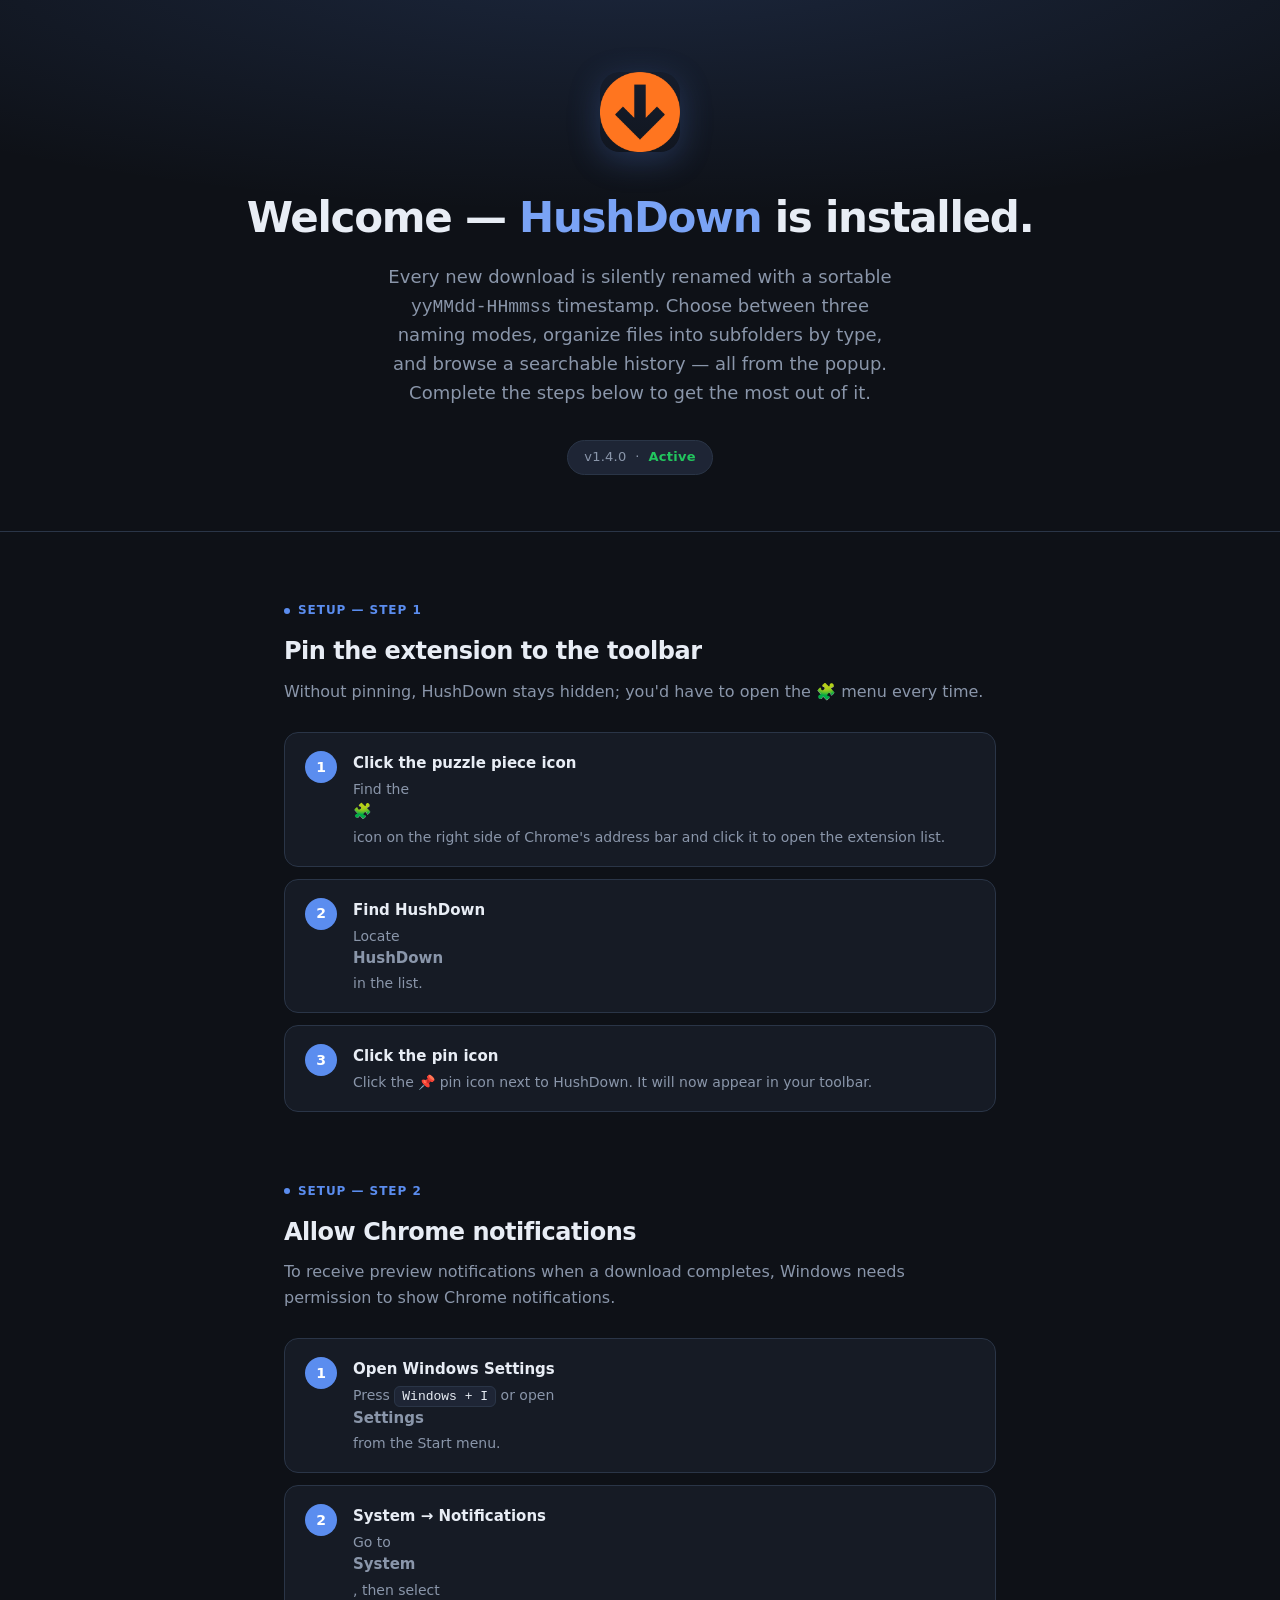
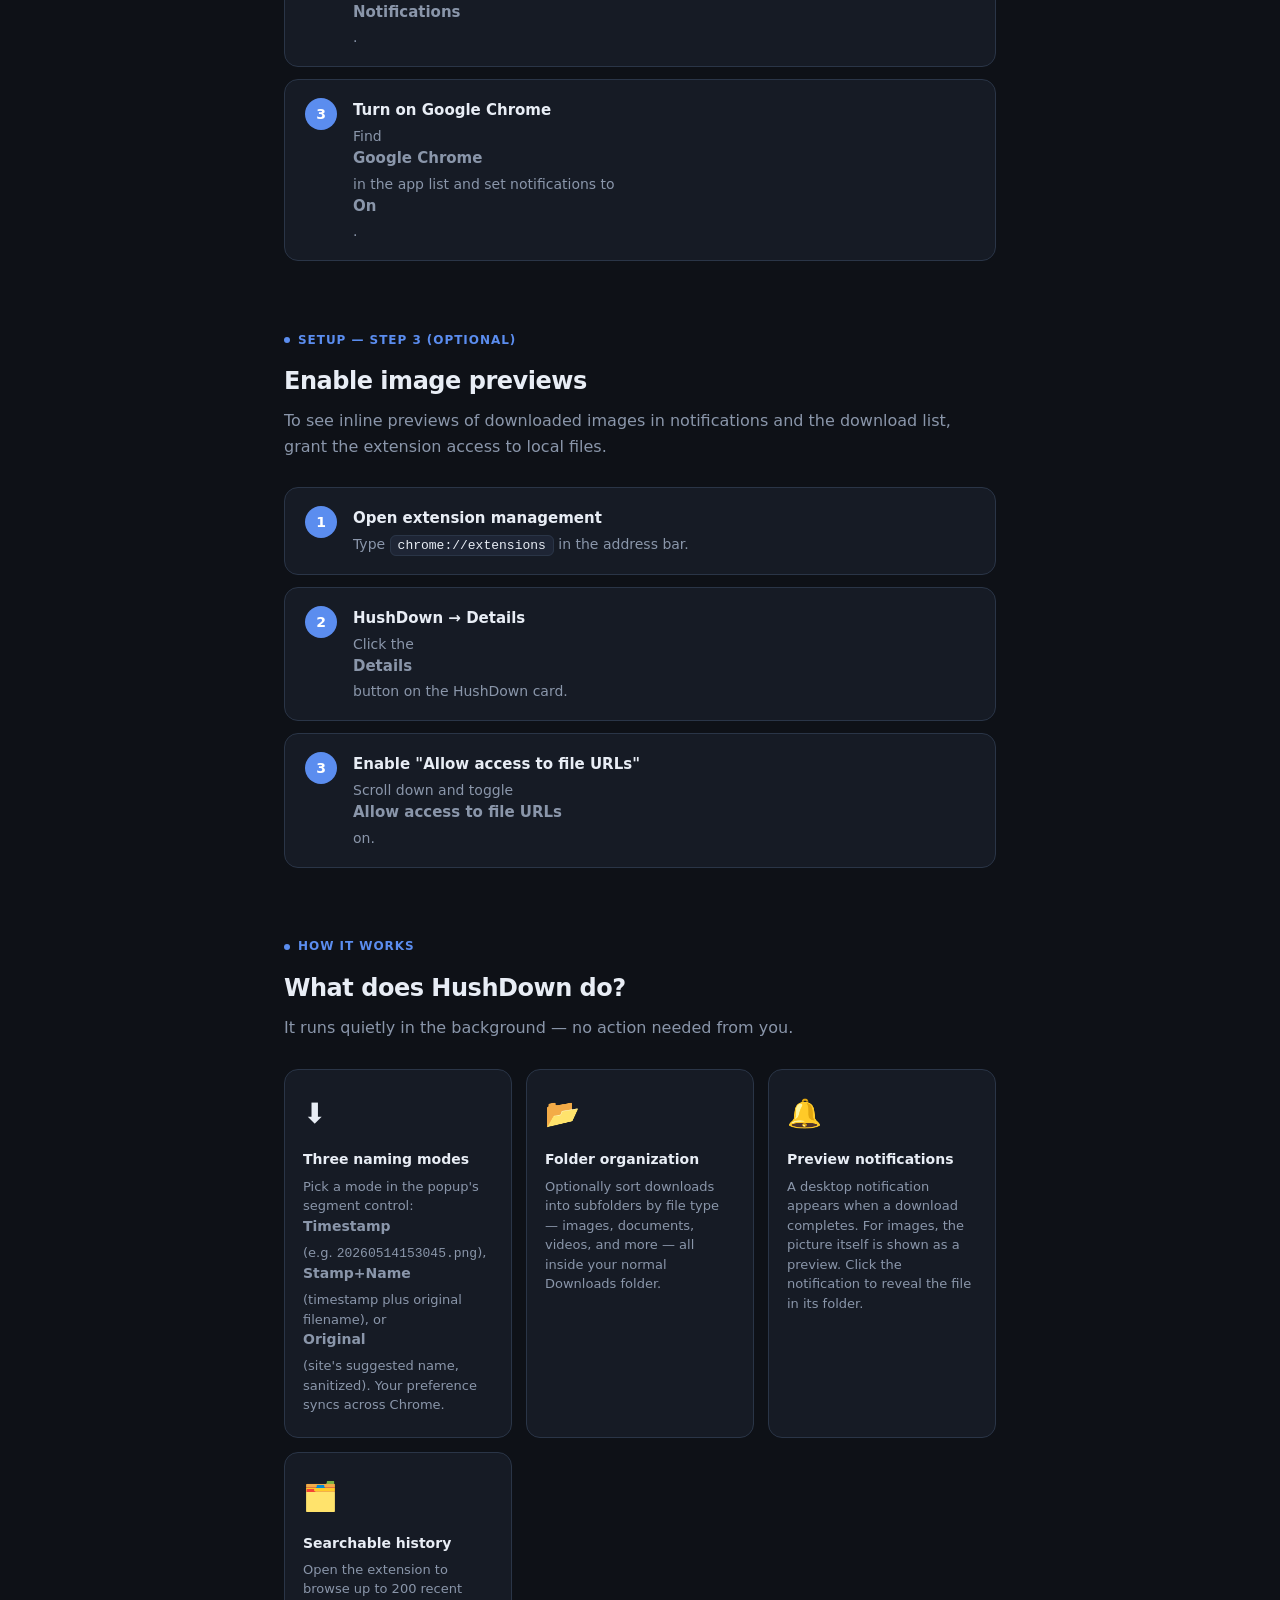
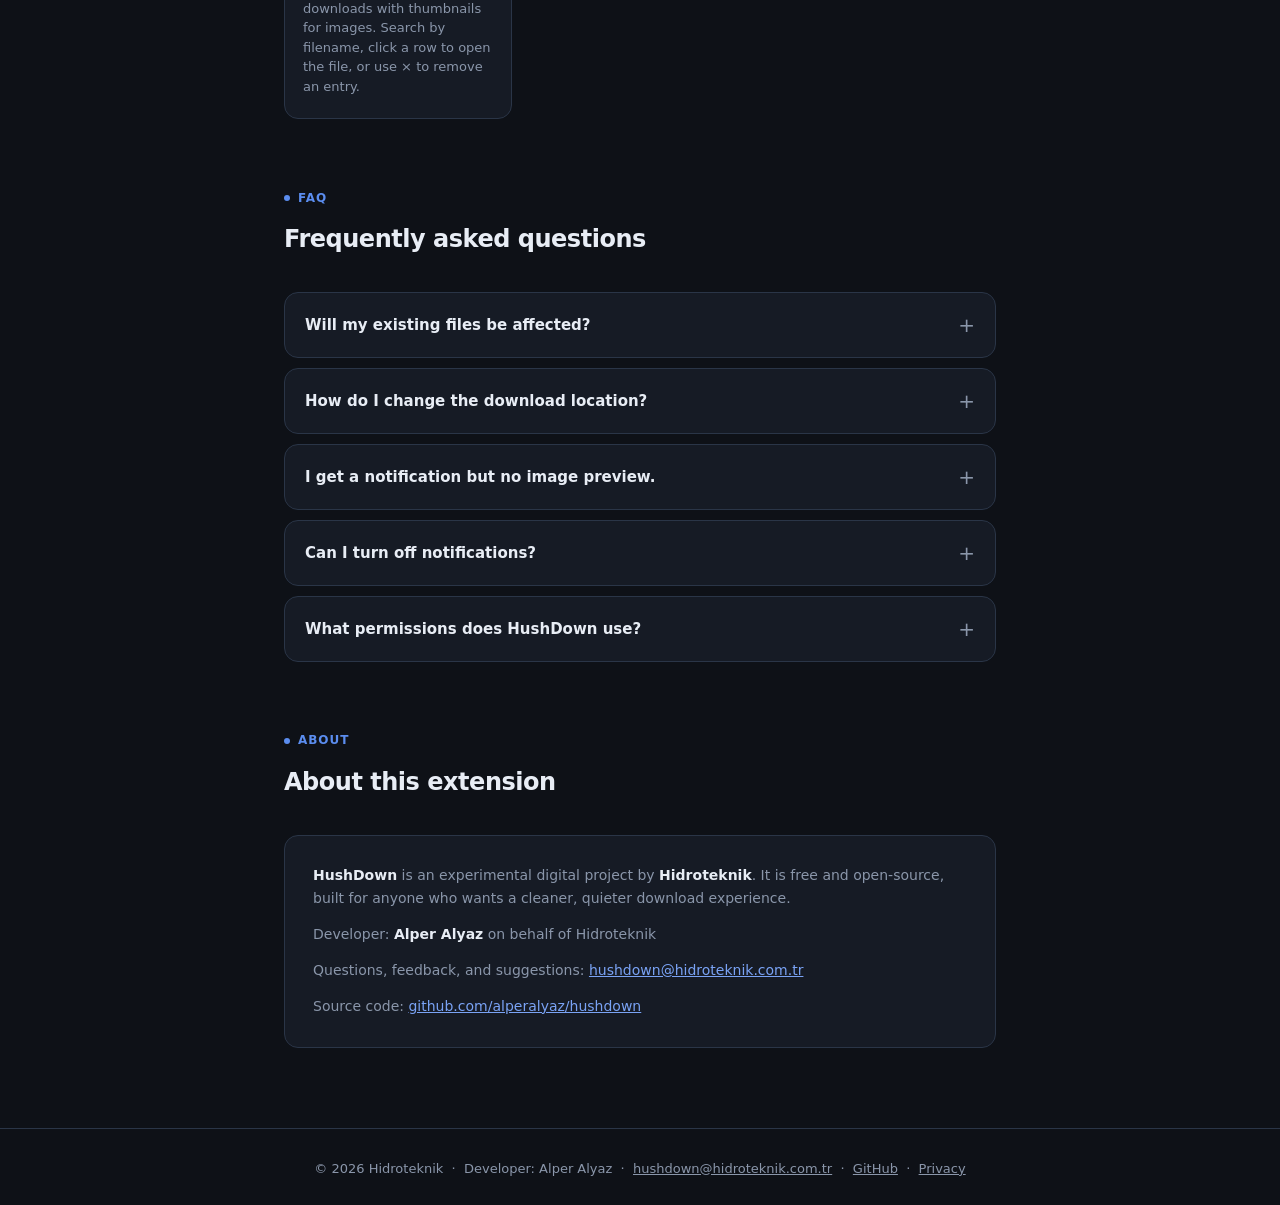
==== commit 83ea10b9: "Change timestamp format from yyyyMMddHHmmss to yyMMdd-HHmmss Shorter 2-digit year and a dash before " ====
--- a/docs/index.html
+++ b/docs/index.html
@@ -229,7 +229,7 @@
 <div class="hero">
   <img src="logo.png" alt="HushDown" class="hero-logo" />
   <h1>Welcome — <span>HushDown</span> is installed.</h1>
-  <p>Every new download is silently renamed with a sortable <code>yyyyMMddHHmmss</code> timestamp. Choose between three naming modes, organize files into subfolders by type, and browse a searchable history — all from the popup. Complete the steps below to get the most out of it.</p>
+  <p>Every new download is silently renamed with a sortable <code>yyMMdd-HHmmss</code> timestamp. Choose between three naming modes, organize files into subfolders by type, and browse a searchable history — all from the popup. Complete the steps below to get the most out of it.</p>
   <div class="badge">v1.4.0 &nbsp;·&nbsp; <strong>Active</strong></div>
 </div>
 
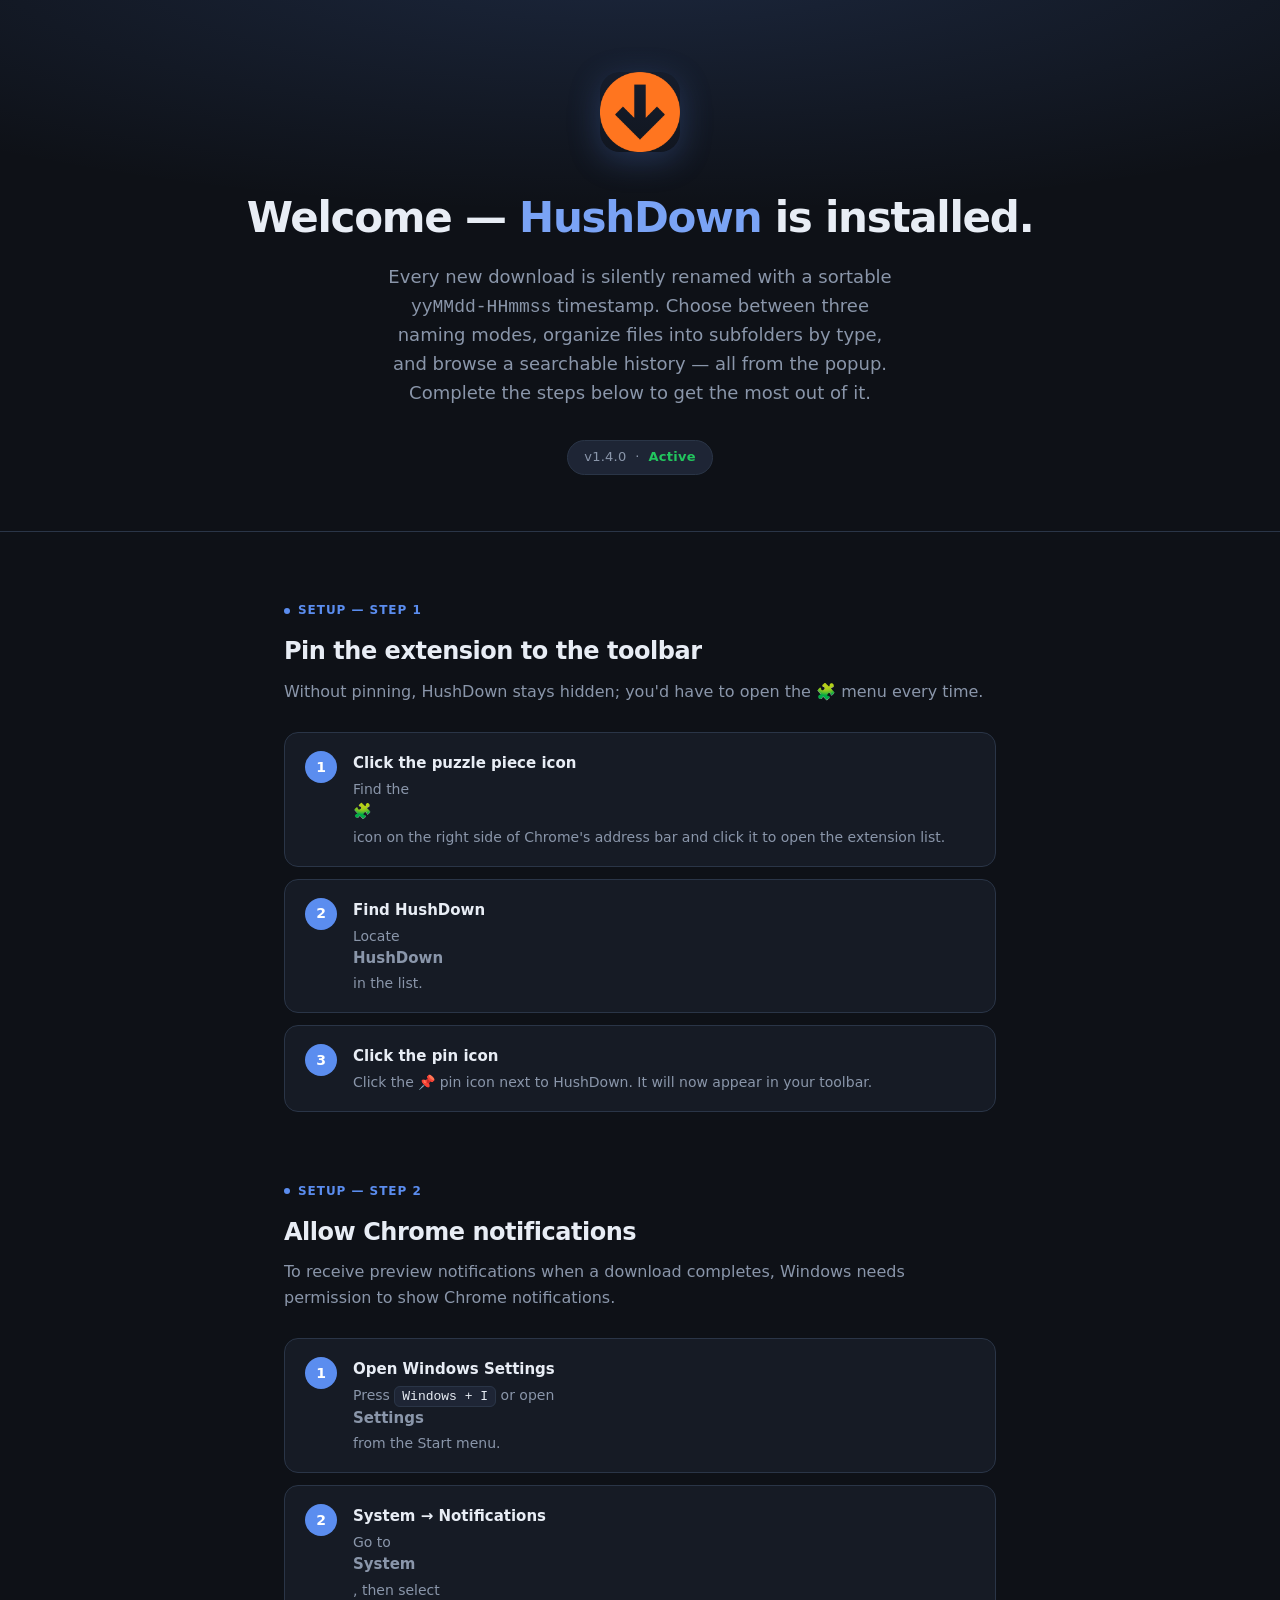
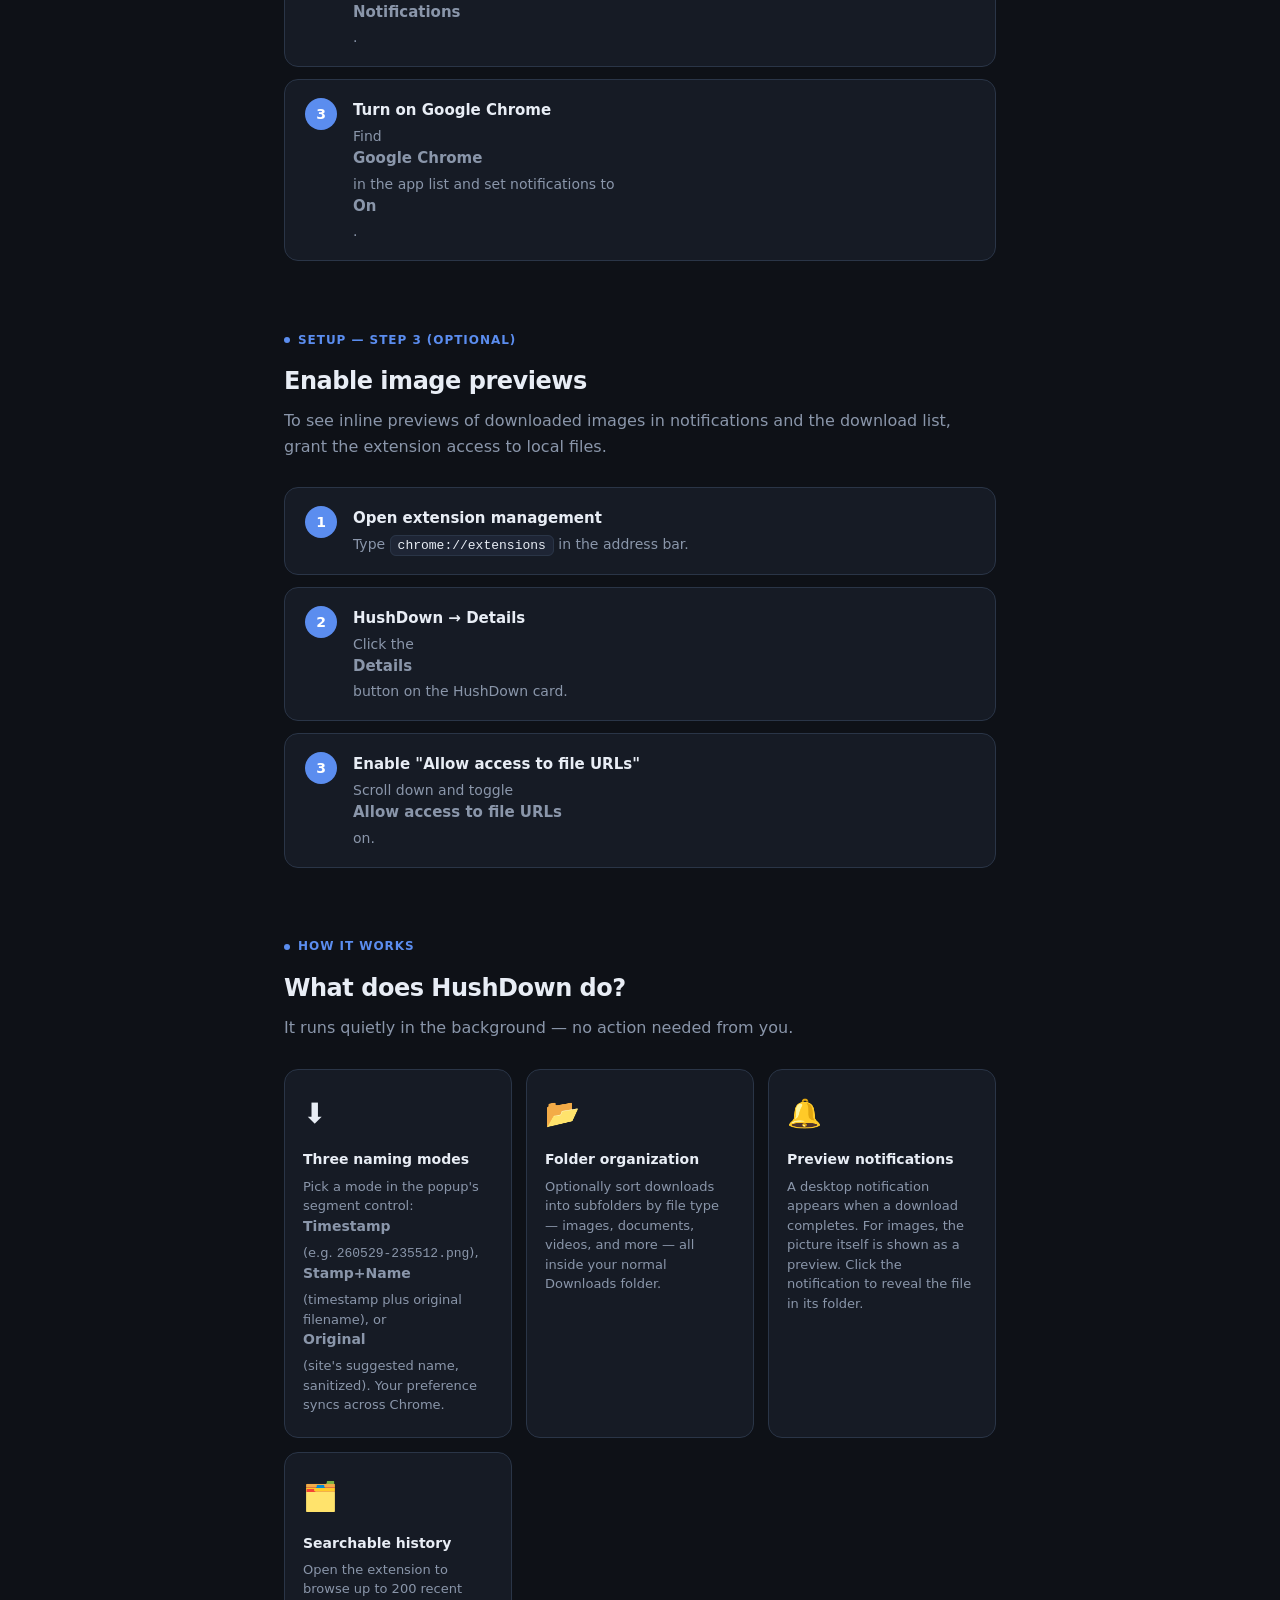
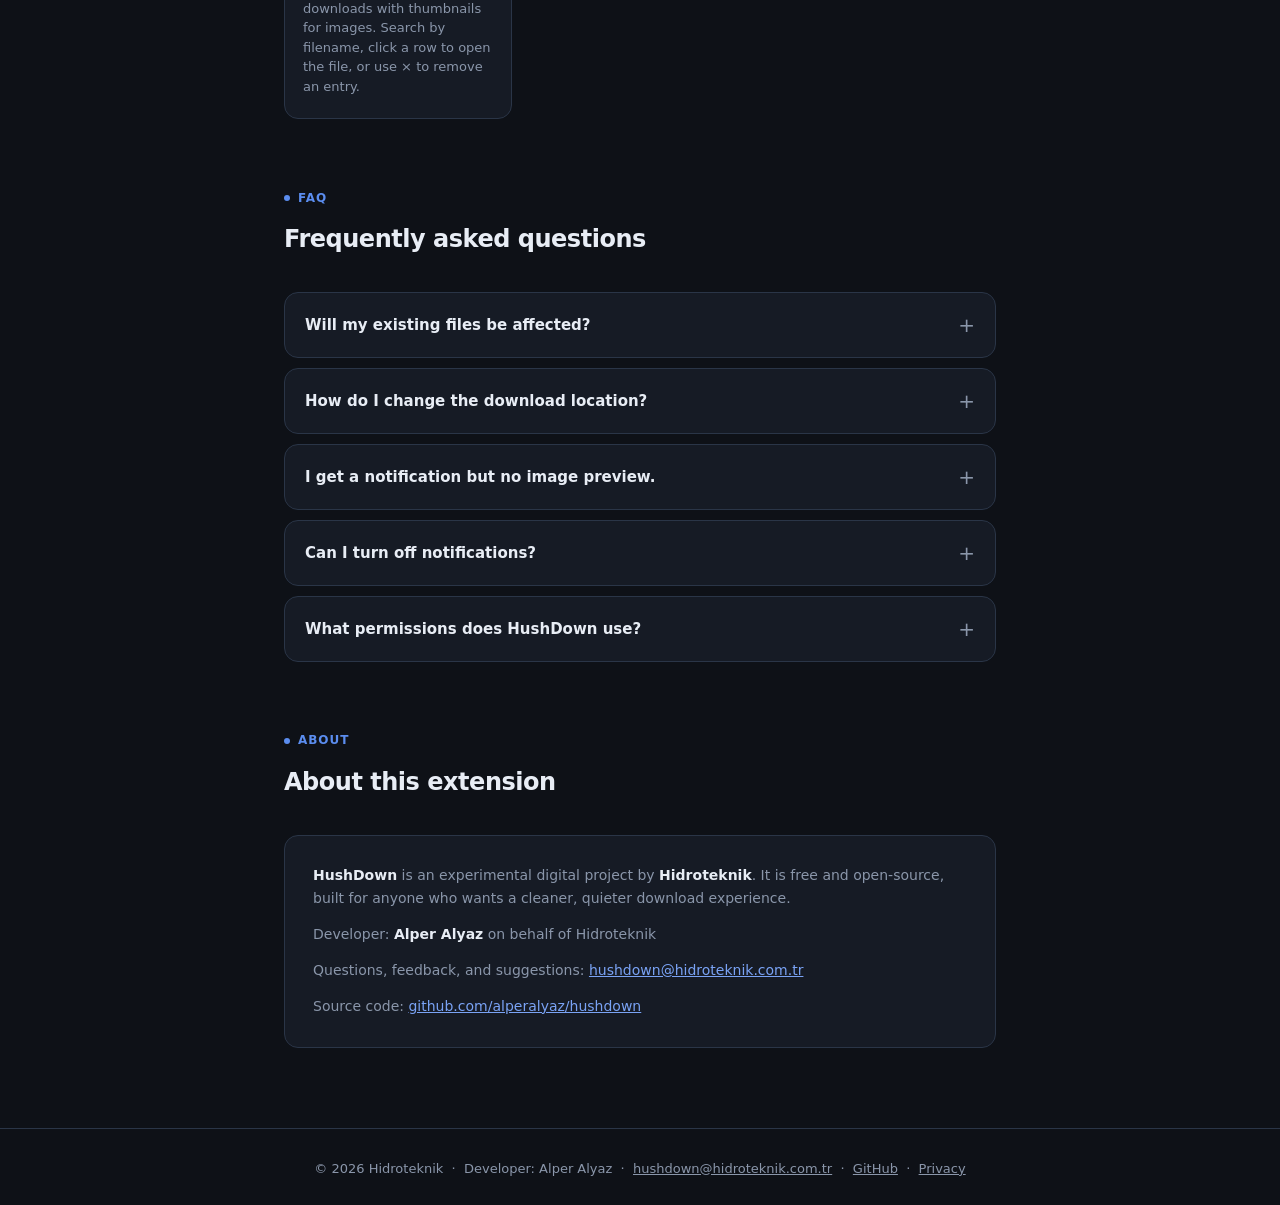
==== commit 2ea7b0f3: "Update example filename on landing page to new yyMMdd-HHmmss format https://claude.ai/code/session_0" ====
--- a/docs/index.html
+++ b/docs/index.html
@@ -334,7 +334,7 @@
       <div class="how-card">
         <div class="icon">⬇️</div>
         <strong>Three naming modes</strong>
-        <p>Pick a mode in the popup's segment control: <strong>Timestamp</strong> (e.g. <code>20260514153045.png</code>), <strong>Stamp+Name</strong> (timestamp plus original filename), or <strong>Original</strong> (site's suggested name, sanitized). Your preference syncs across Chrome.</p>
+        <p>Pick a mode in the popup's segment control: <strong>Timestamp</strong> (e.g. <code>260529-235512.png</code>), <strong>Stamp+Name</strong> (timestamp plus original filename), or <strong>Original</strong> (site's suggested name, sanitized). Your preference syncs across Chrome.</p>
       </div>
       <div class="how-card">
         <div class="icon">📂</div>
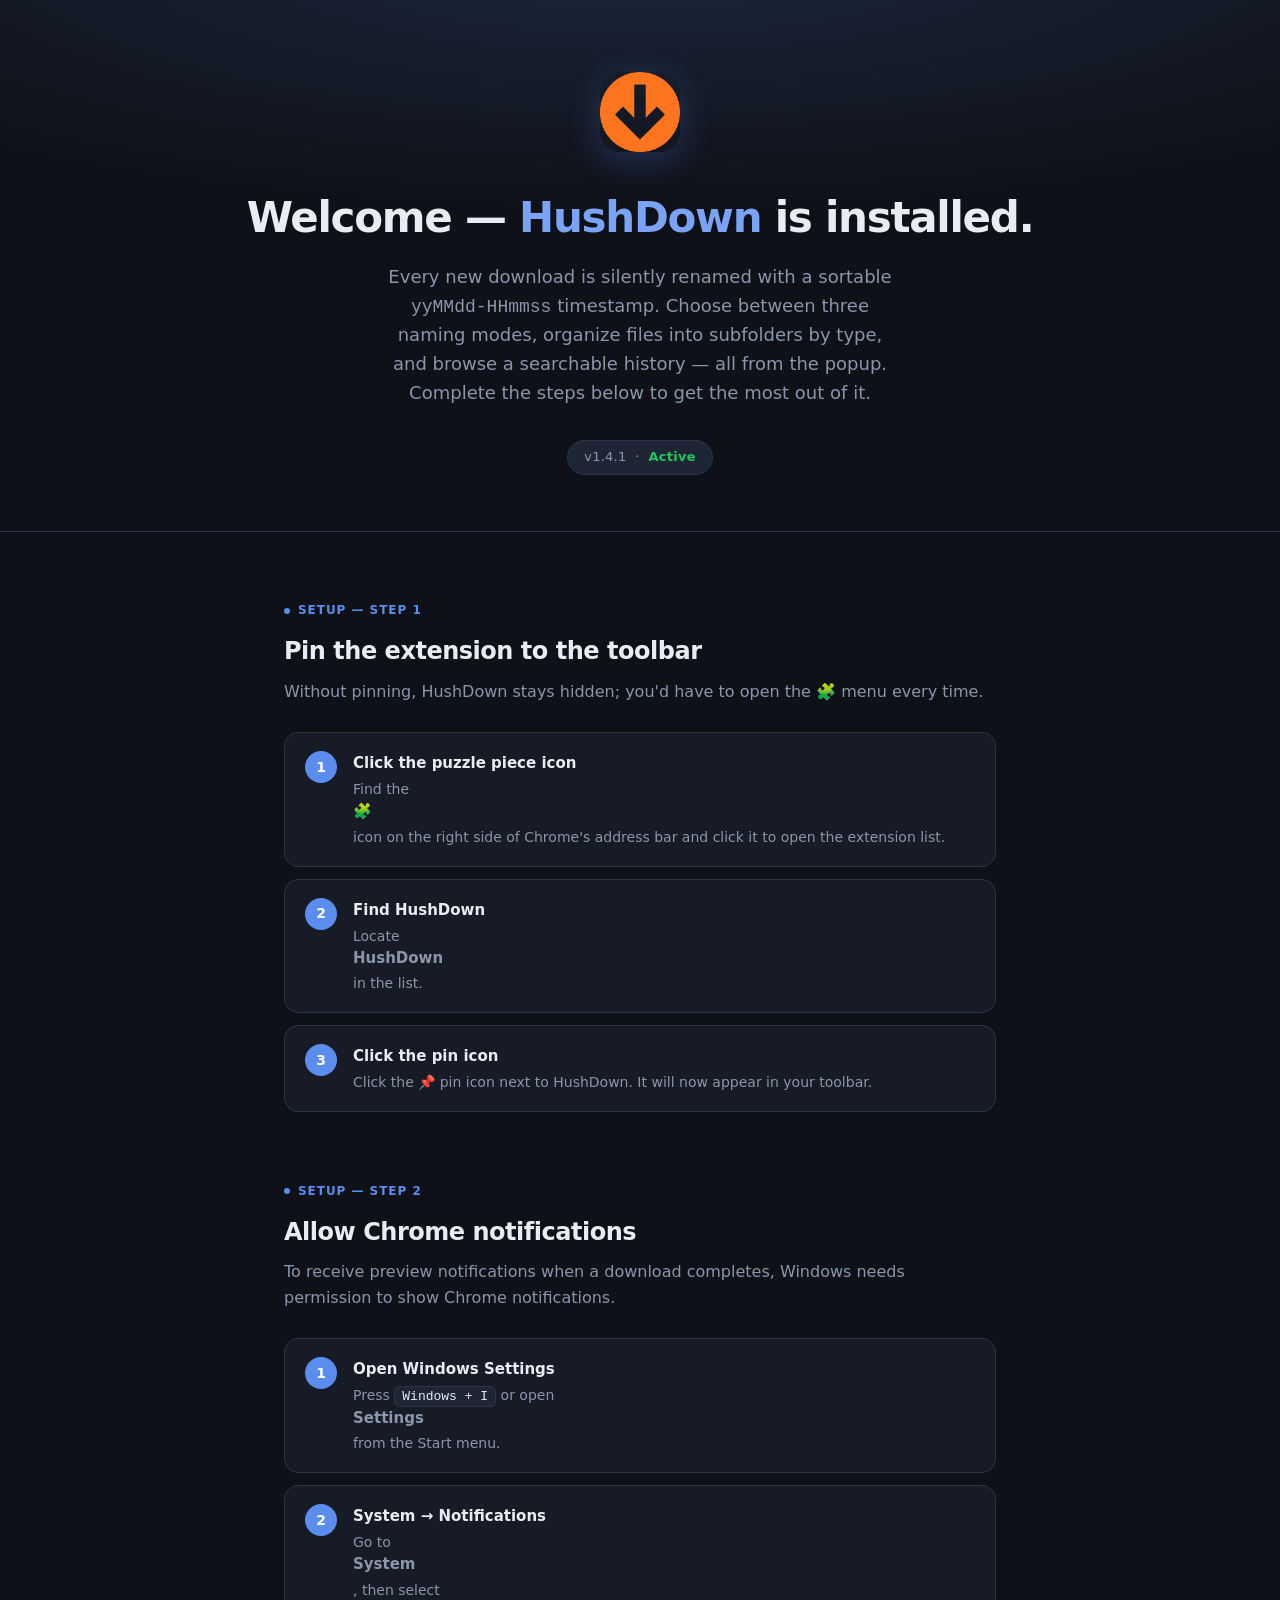
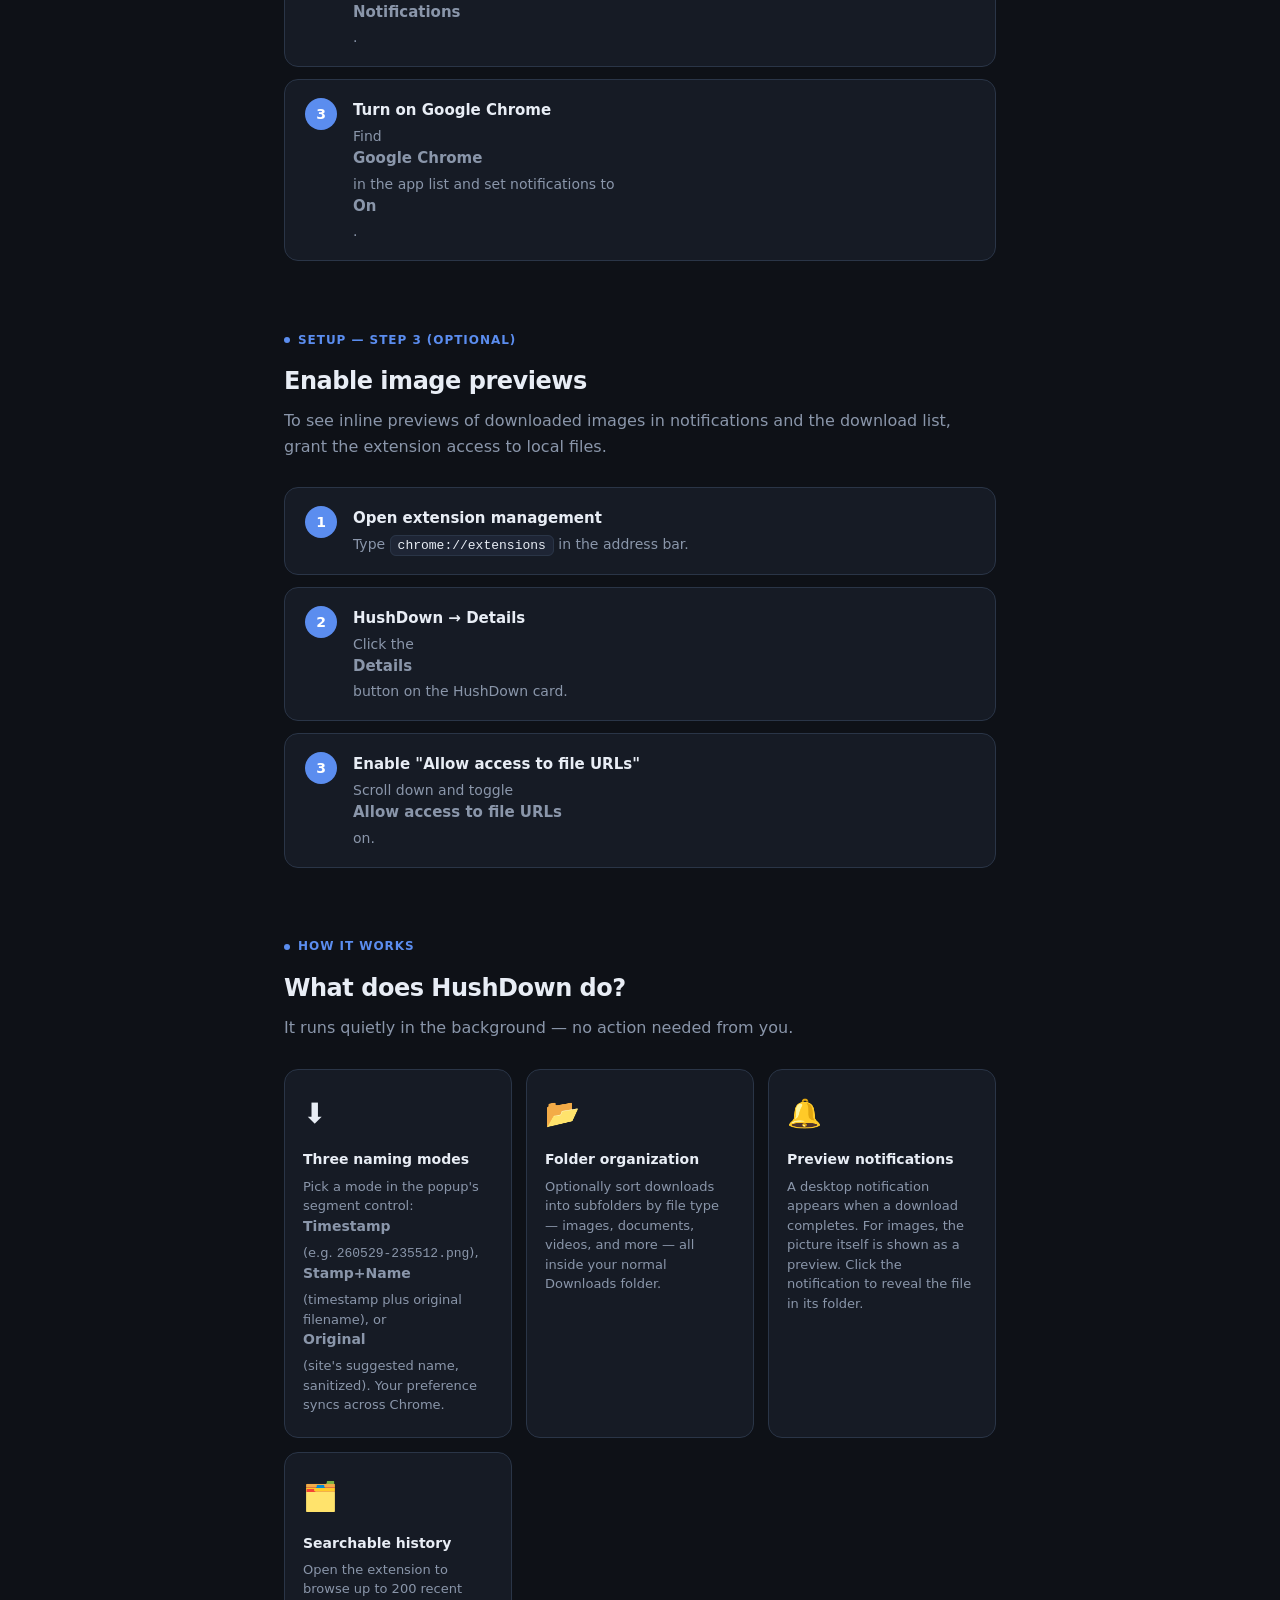
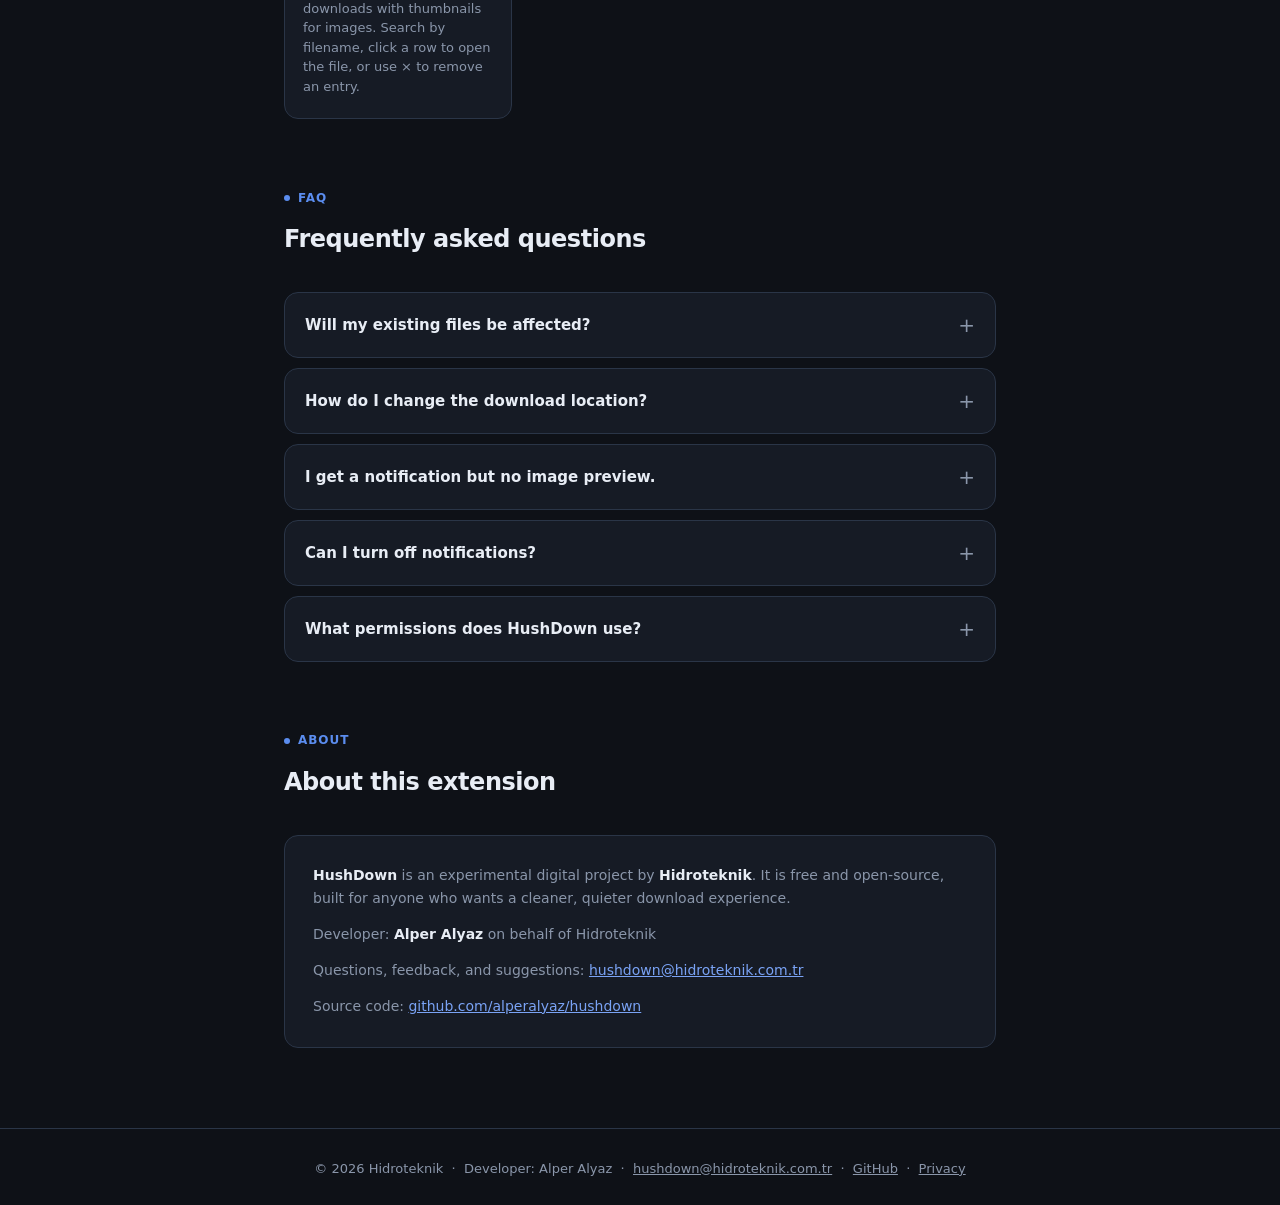
==== commit ab902a8d: "Bump version to 1.4.1 https://claude.ai/code/session_014mYBsL5M6M6Ghbk7BzBeom" ====
--- a/docs/index.html
+++ b/docs/index.html
@@ -230,7 +230,7 @@
   <img src="logo.png" alt="HushDown" class="hero-logo" />
   <h1>Welcome — <span>HushDown</span> is installed.</h1>
   <p>Every new download is silently renamed with a sortable <code>yyMMdd-HHmmss</code> timestamp. Choose between three naming modes, organize files into subfolders by type, and browse a searchable history — all from the popup. Complete the steps below to get the most out of it.</p>
-  <div class="badge">v1.4.0 &nbsp;·&nbsp; <strong>Active</strong></div>
+  <div class="badge">v1.4.1 &nbsp;·&nbsp; <strong>Active</strong></div>
 </div>
 
 <div class="container">
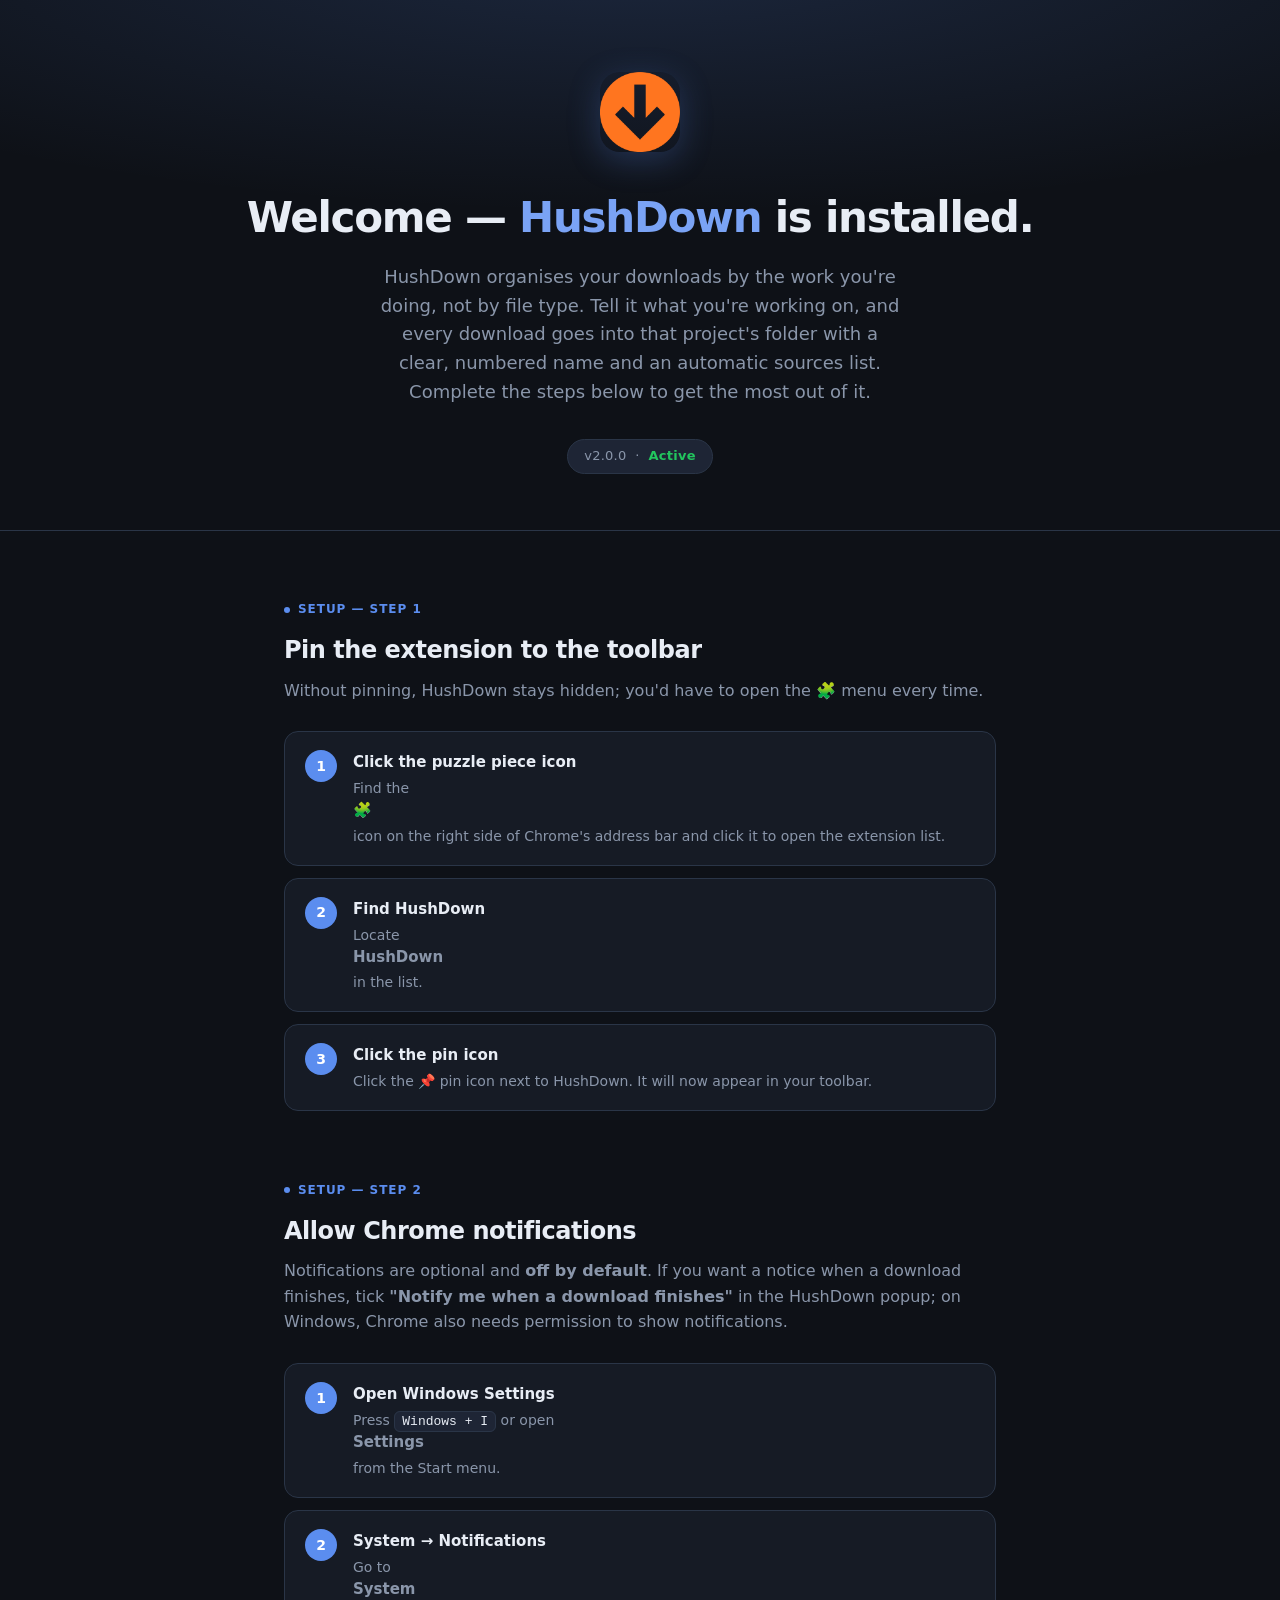
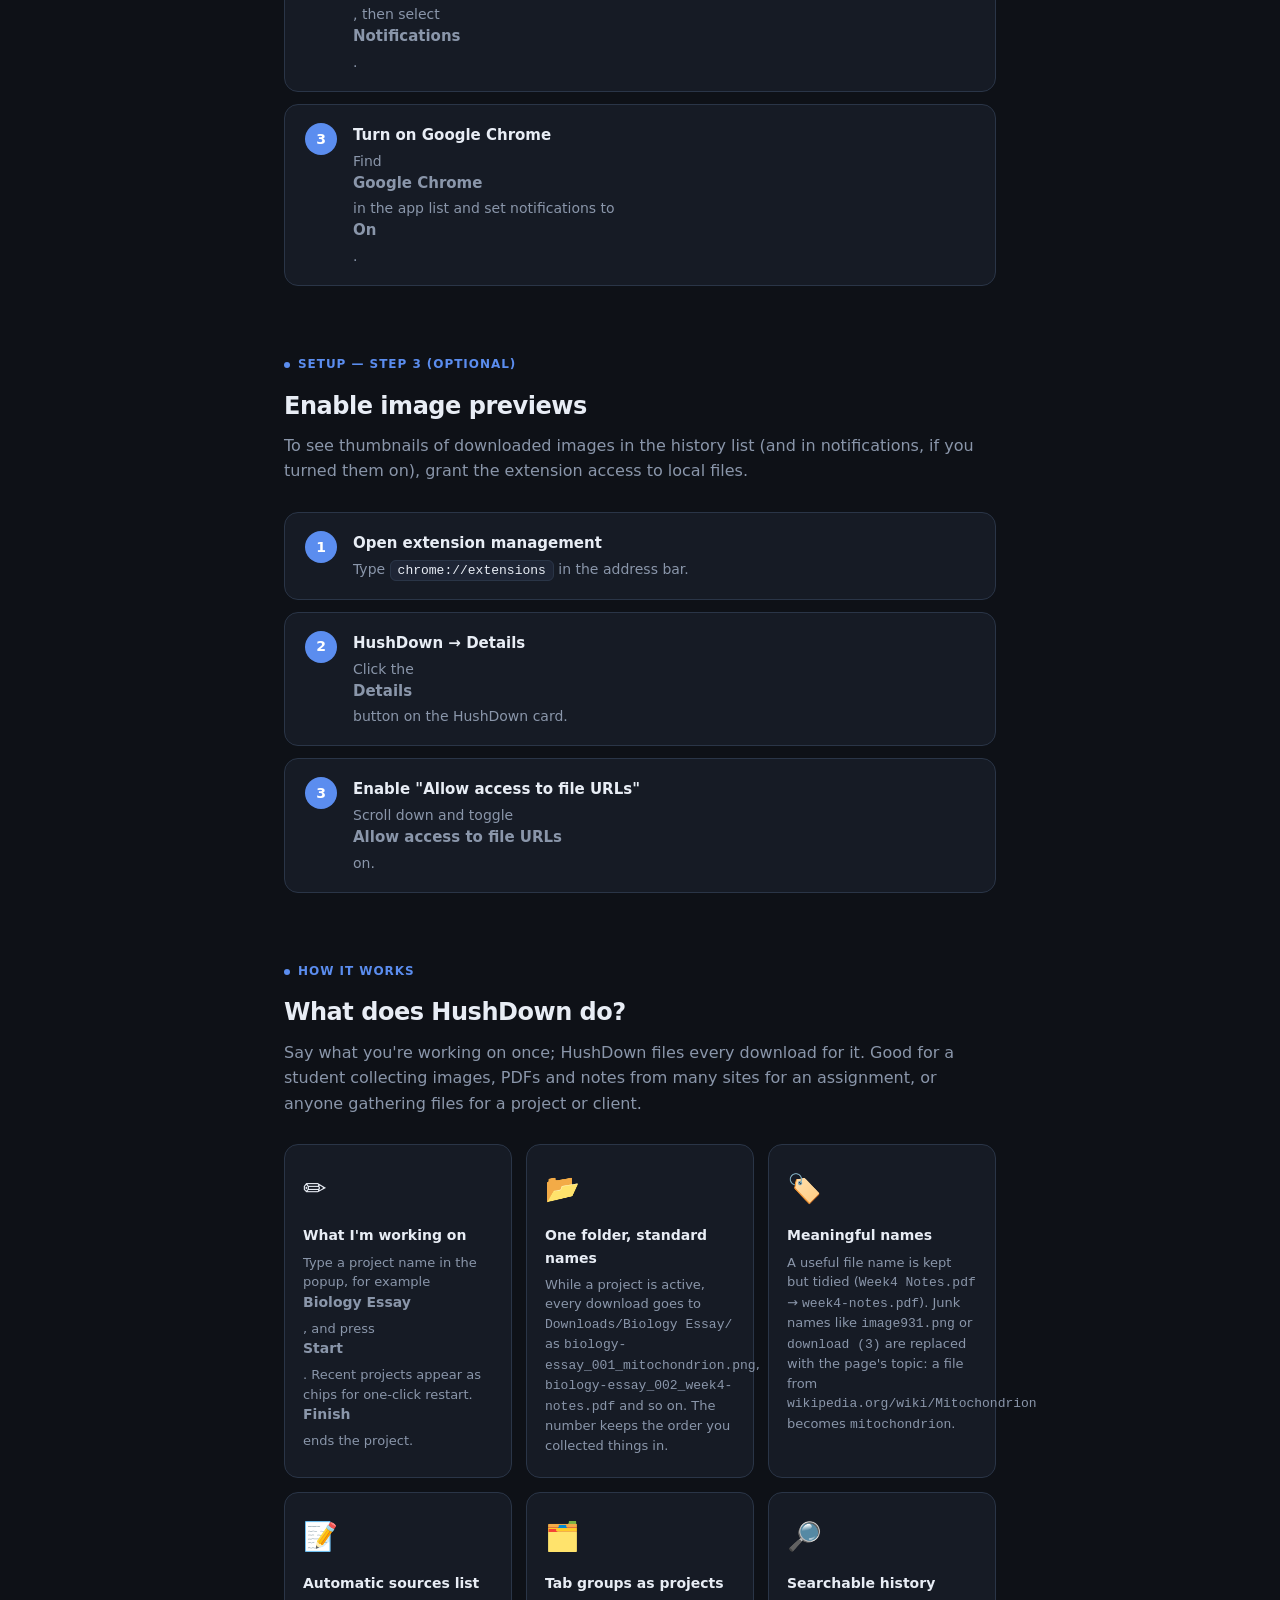
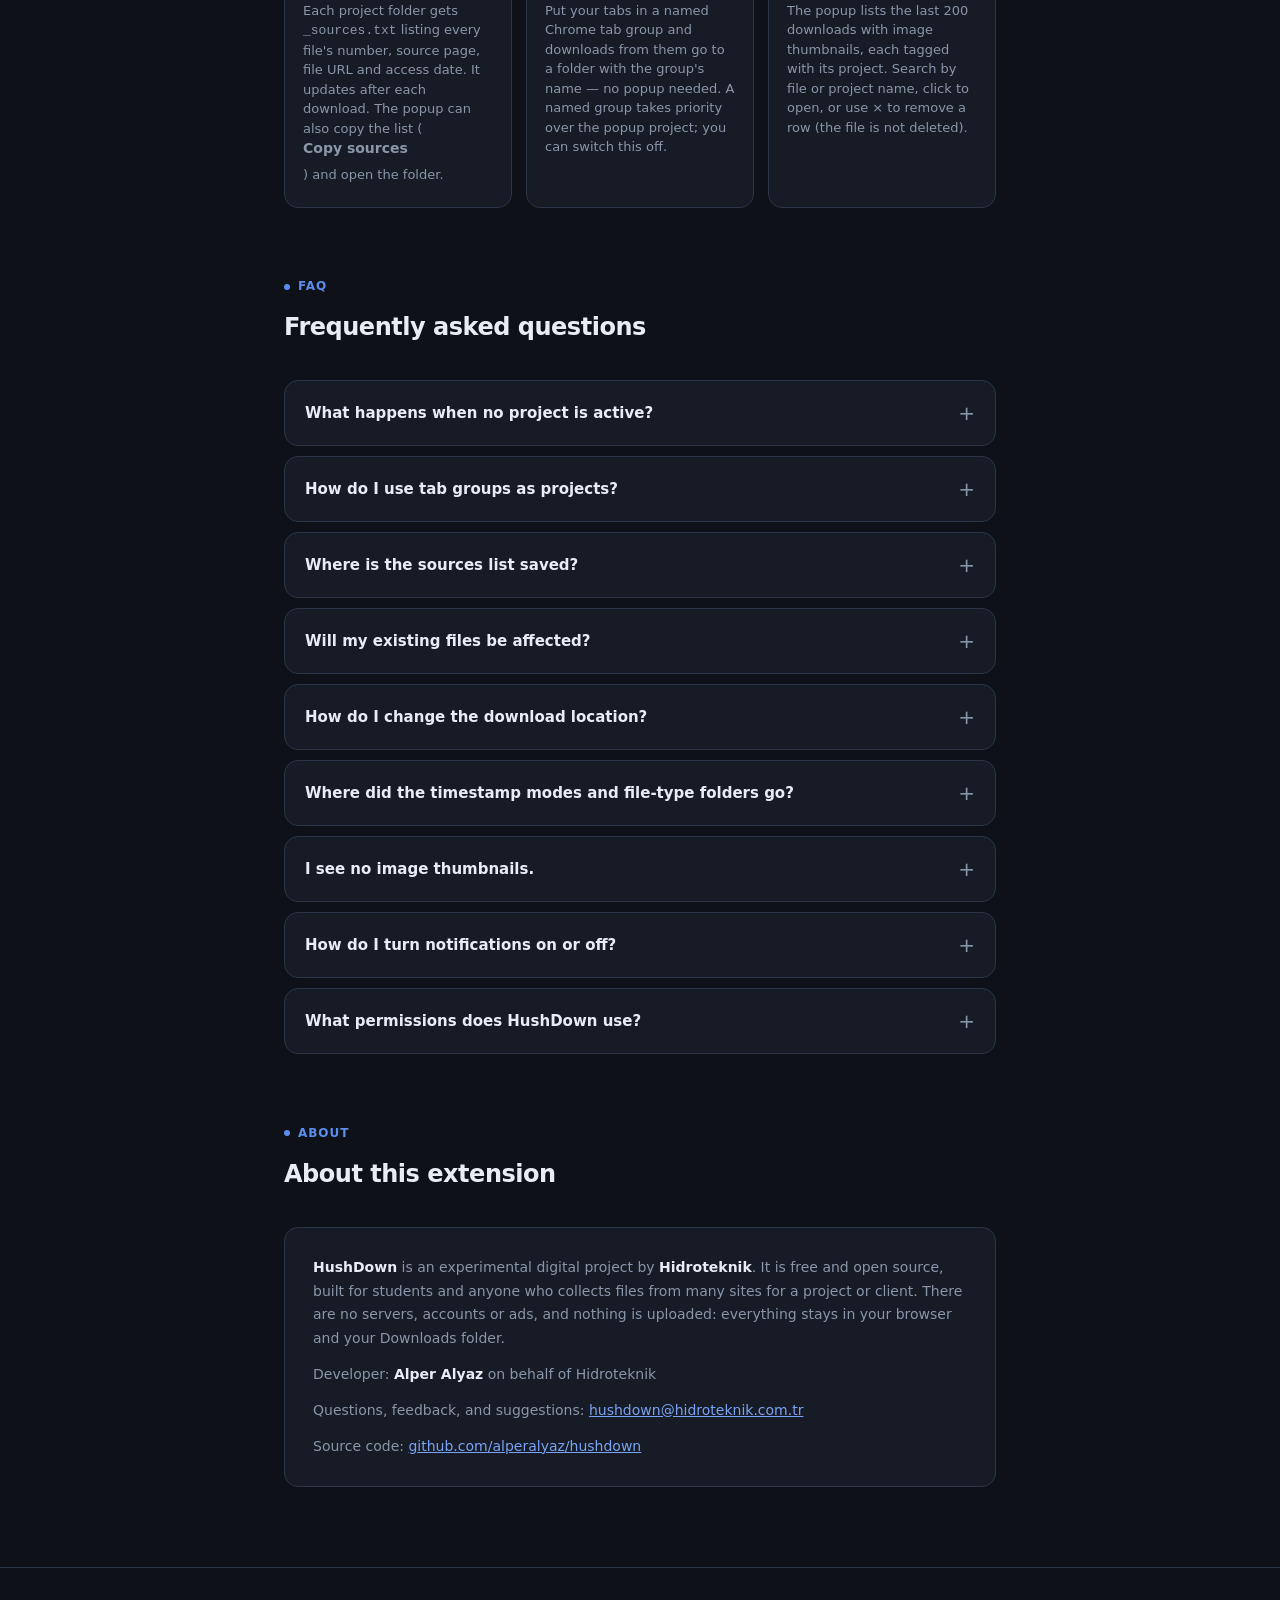
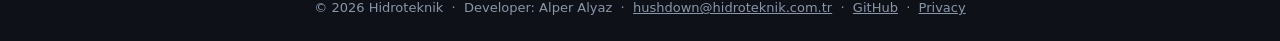
==== commit 3e006676: "HushDown 2.0: organise downloads by project, with an automatic sources list Replaces the timestamp n" ====
--- a/docs/index.html
+++ b/docs/index.html
@@ -4,7 +4,7 @@
   <meta charset="UTF-8" />
   <meta name="viewport" content="width=device-width, initial-scale=1" />
   <title>HushDown — Welcome</title>
-  <meta name="description" content="HushDown Chrome extension setup guide. Enable notifications, pin the extension, and get the most out of it." />
+  <meta name="description" content="HushDown Chrome extension setup guide. Pin the extension, start a project, and keep every download for your work in one folder with a sources list." />
   <style>
     *, *::before, *::after { box-sizing: border-box; margin: 0; padding: 0; }
 
@@ -229,8 +229,8 @@
 <div class="hero">
   <img src="logo.png" alt="HushDown" class="hero-logo" />
   <h1>Welcome — <span>HushDown</span> is installed.</h1>
-  <p>Every new download is silently renamed with a sortable <code>yyMMdd-HHmmss</code> timestamp. Choose between three naming modes, organize files into subfolders by type, and browse a searchable history — all from the popup. Complete the steps below to get the most out of it.</p>
-  <div class="badge">v1.4.1 &nbsp;·&nbsp; <strong>Active</strong></div>
+  <p>HushDown organises your downloads by the work you're doing, not by file type. Tell it what you're working on, and every download goes into that project's folder with a clear, numbered name and an automatic sources list. Complete the steps below to get the most out of it.</p>
+  <div class="badge">v2.0.0 &nbsp;·&nbsp; <strong>Active</strong></div>
 </div>
 
 <div class="container">
@@ -269,7 +269,7 @@
   <div class="section">
     <div class="section-label"><span class="dot"></span>Setup — Step 2</div>
     <h2>Allow Chrome notifications</h2>
-    <p>To receive preview notifications when a download completes, Windows needs permission to show Chrome notifications.</p>
+    <p>Notifications are optional and <strong>off by default</strong>. If you want a notice when a download finishes, tick <strong>"Notify me when a download finishes"</strong> in the HushDown popup; on Windows, Chrome also needs permission to show notifications.</p>
     <div class="steps">
       <div class="step">
         <div class="step-num">1</div>
@@ -299,7 +299,7 @@
   <div class="section">
     <div class="section-label"><span class="dot"></span>Setup — Step 3 (optional)</div>
     <h2>Enable image previews</h2>
-    <p>To see inline previews of downloaded images in notifications and the download list, grant the extension access to local files.</p>
+    <p>To see thumbnails of downloaded images in the history list (and in notifications, if you turned them on), grant the extension access to local files.</p>
     <div class="steps">
       <div class="step">
         <div class="step-num">1</div>
@@ -329,27 +329,37 @@
   <div class="section">
     <div class="section-label"><span class="dot"></span>How it works</div>
     <h2>What does HushDown do?</h2>
-    <p>It runs quietly in the background — no action needed from you.</p>
+    <p>Say what you're working on once; HushDown files every download for it. Good for a student collecting images, PDFs and notes from many sites for an assignment, or anyone gathering files for a project or client.</p>
     <div class="how-grid">
       <div class="how-card">
-        <div class="icon">⬇️</div>
-        <strong>Three naming modes</strong>
-        <p>Pick a mode in the popup's segment control: <strong>Timestamp</strong> (e.g. <code>260529-235512.png</code>), <strong>Stamp+Name</strong> (timestamp plus original filename), or <strong>Original</strong> (site's suggested name, sanitized). Your preference syncs across Chrome.</p>
+        <div class="icon">✏️</div>
+        <strong>What I'm working on</strong>
+        <p>Type a project name in the popup, for example <strong>Biology Essay</strong>, and press <strong>Start</strong>. Recent projects appear as chips for one-click restart. <strong>Finish</strong> ends the project.</p>
       </div>
       <div class="how-card">
         <div class="icon">📂</div>
-        <strong>Folder organization</strong>
-        <p>Optionally sort downloads into subfolders by file type — images, documents, videos, and more — all inside your normal Downloads folder.</p>
-      </div>
-      <div class="how-card">
-        <div class="icon">🔔</div>
-        <strong>Preview notifications</strong>
-        <p>A desktop notification appears when a download completes. For images, the picture itself is shown as a preview. Click the notification to reveal the file in its folder.</p>
+        <strong>One folder, standard names</strong>
+        <p>While a project is active, every download goes to <code>Downloads/Biology Essay/</code> as <code>biology-essay_001_mitochondrion.png</code>, <code>biology-essay_002_week4-notes.pdf</code> and so on. The number keeps the order you collected things in.</p>
+      </div>
+      <div class="how-card">
+        <div class="icon">🏷️</div>
+        <strong>Meaningful names</strong>
+        <p>A useful file name is kept but tidied (<code>Week4 Notes.pdf</code> → <code>week4-notes.pdf</code>). Junk names like <code>image931.png</code> or <code>download (3)</code> are replaced with the page's topic: a file from <code>wikipedia.org/wiki/Mitochondrion</code> becomes <code>mitochondrion</code>.</p>
+      </div>
+      <div class="how-card">
+        <div class="icon">📝</div>
+        <strong>Automatic sources list</strong>
+        <p>Each project folder gets <code>_sources.txt</code> listing every file's number, source page, file URL and access date. It updates after each download. The popup can also copy the list (<strong>Copy sources</strong>) and open the folder.</p>
       </div>
       <div class="how-card">
         <div class="icon">🗂️</div>
+        <strong>Tab groups as projects</strong>
+        <p>Put your tabs in a named Chrome tab group and downloads from them go to a folder with the group's name — no popup needed. A named group takes priority over the popup project; you can switch this off.</p>
+      </div>
+      <div class="how-card">
+        <div class="icon">🔎</div>
         <strong>Searchable history</strong>
-        <p>Open the extension to browse up to 200 recent downloads with thumbnails for images. Search by filename, click a row to open the file, or use × to remove an entry.</p>
+        <p>The popup lists the last 200 downloads with image thumbnails, each tagged with its project. Search by file or project name, click to open, or use × to remove a row (the file is not deleted).</p>
       </div>
     </div>
   </div>
@@ -361,33 +371,51 @@
     <br />
     <div class="faq">
       <details>
+        <summary>What happens when no project is active?</summary>
+        <div class="answer">HushDown stays out of the way. Normal file names are kept, and only junk names are renamed, as <code>&lt;topic&gt;_&lt;yyMMdd-HHmmss&gt;</code>, for example <code>mitochondrion_261012-140305.png</code>. If the tab is in a named tab group, the group is used as the project.</div>
+      </details>
+      <details>
+        <summary>How do I use tab groups as projects?</summary>
+        <div class="answer">Right-click a tab → <strong>Add tab to new group</strong> and give the group a name. Downloads from tabs in that group go to a folder with the group's name. To turn this off, untick <strong>"Use tab group names as projects"</strong> in the popup.</div>
+      </details>
+      <details>
+        <summary>Where is the sources list saved?</summary>
+        <div class="answer">Inside the project folder, named after your Chrome language: <code>_sources.txt</code> (English), <code>_kaynaklar.txt</code> (Turkish) or <code>_来源.txt</code> (Chinese). It is rewritten after each download and does not appear in Chrome's download list. <strong>Copy sources</strong> in the popup copies the same list to the clipboard.</div>
+      </details>
+      <details>
         <summary>Will my existing files be affected?</summary>
-        <div class="answer">No. HushDown only affects <strong>new downloads</strong>. Files already on your disk are never touched.</div>
+        <div class="answer">No. HushDown only affects <strong>new downloads</strong>. Files already on your disk are never touched, and removing a row from the history list does not delete the file.</div>
       </details>
       <details>
         <summary>How do I change the download location?</summary>
-        <div class="answer">Type <code>chrome://settings/downloads</code> in the address bar and change the <strong>Location</strong>. HushDown always saves files to Chrome's current default download folder.</div>
-      </details>
-      <details>
-        <summary>I get a notification but no image preview.</summary>
+        <div class="answer">Type <code>chrome://settings/downloads</code> in the address bar and change the <strong>Location</strong>. HushDown always saves files (and project folders) inside Chrome's current default download folder.</div>
+      </details>
+      <details>
+        <summary>Where did the timestamp modes and file-type folders go?</summary>
+        <div class="answer">Version 2.0.0 removed the three timestamp naming modes and the option to sort downloads into folders by file type. Downloads are now organised by project instead.</div>
+      </details>
+      <details>
+        <summary>I see no image thumbnails.</summary>
         <div class="answer">
-          Preview requires local file access.<br /><br />
+          Thumbnails require local file access.<br /><br />
           Go to <strong>chrome://extensions</strong> → HushDown → <strong>Details</strong> → enable <strong>"Allow access to file URLs"</strong>.
         </div>
       </details>
       <details>
-        <summary>Can I turn off notifications?</summary>
-        <div class="answer">Yes — go to Windows Settings → System → Notifications → Google Chrome and turn it off. Note that this disables all Chrome notifications, not just HushDown's.</div>
+        <summary>How do I turn notifications on or off?</summary>
+        <div class="answer">Tick or untick <strong>"Notify me when a download finishes"</strong> in the HushDown popup. They are off by default. If they are on but nothing appears on Windows, check Windows Settings → System → Notifications → Google Chrome.</div>
       </details>
       <details>
         <summary>What permissions does HushDown use?</summary>
         <div class="answer">
-          <strong>downloads</strong> — Set filenames and read download history.<br />
+          <strong>downloads</strong> — Rename new downloads and know when they finish.<br />
           <strong>downloads.open</strong> — Open files from the list.<br />
-          <strong>storage</strong> — Save the download log and thumbnails.<br />
-          <strong>notifications</strong> — Show desktop notifications.<br />
-          <strong>offscreen</strong> — Generate image previews (invisible background page).<br />
-          <strong>file:///*</strong> — Read downloaded images to generate previews (optional, user-granted).
+          <strong>storage</strong> — Save settings, history, the sources list and thumbnails (locally / Chrome sync).<br />
+          <strong>notifications</strong> — Optional download-complete notice.<br />
+          <strong>offscreen</strong> — Make image thumbnails inside the extension.<br />
+          <strong>tabGroups</strong> — Read the name of the active tab's group.<br />
+          <strong>file:///*</strong> — Read downloaded images to make thumbnails (optional, user-granted).<br /><br />
+          <strong>tabs</strong> (optional) — asked once when you start your first project, and only used for the sources list: the full address and title of the tab you download from. Chrome words it as “Read your browsing history”; HushDown only looks at that one tab at download time and sends nothing anywhere. Without it HushDown still works, but browsers often trim the page address to the site root (e.g. https://tr.wikipedia.org/). You can grant it later from the project card.
         </div>
       </details>
     </div>
@@ -401,7 +429,8 @@
     <div class="about-card">
       <p>
         <strong>HushDown</strong> is an experimental digital project by <strong>Hidroteknik</strong>.
-        It is free and open-source, built for anyone who wants a cleaner, quieter download experience.
+        It is free and open source, built for students and anyone who collects files from many sites for a project or client.
+        There are no servers, accounts or ads, and nothing is uploaded: everything stays in your browser and your Downloads folder.
       </p>
       <p>
         Developer: <strong>Alper Alyaz</strong> on behalf of Hidroteknik
